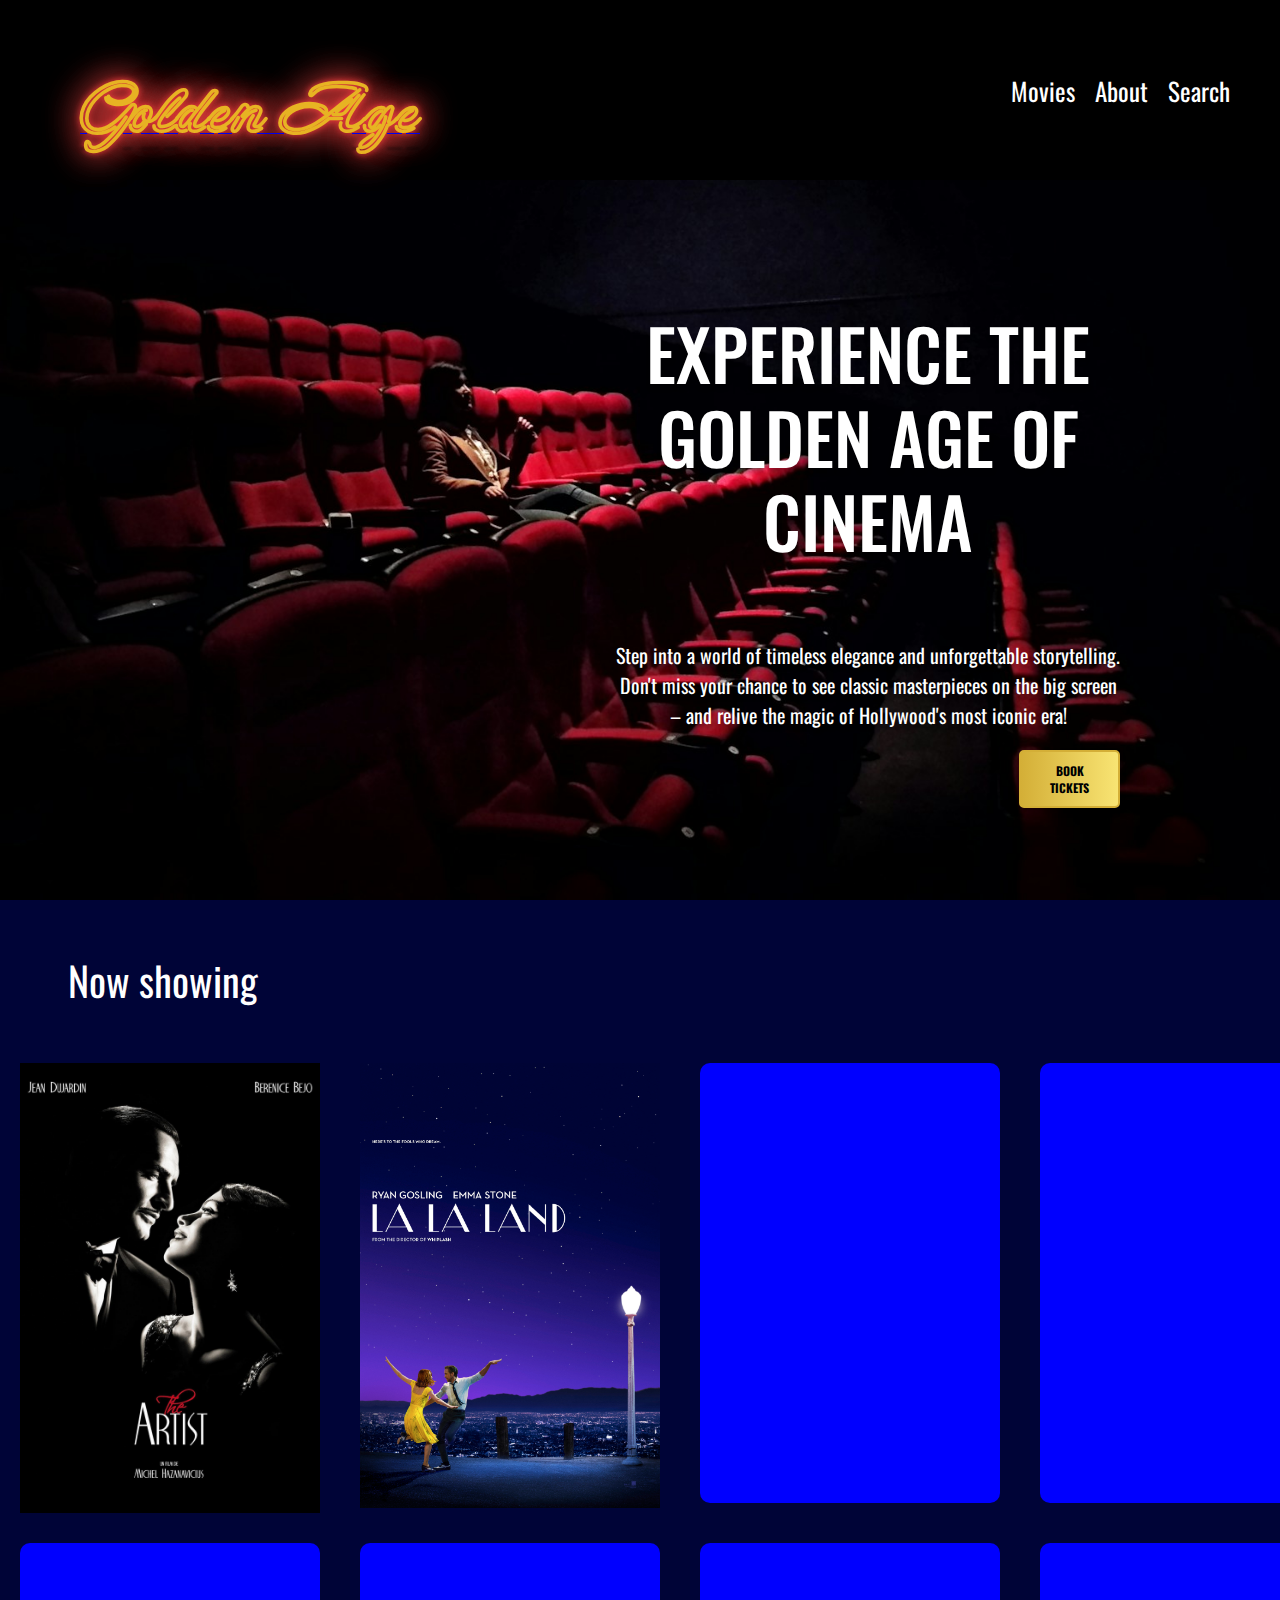
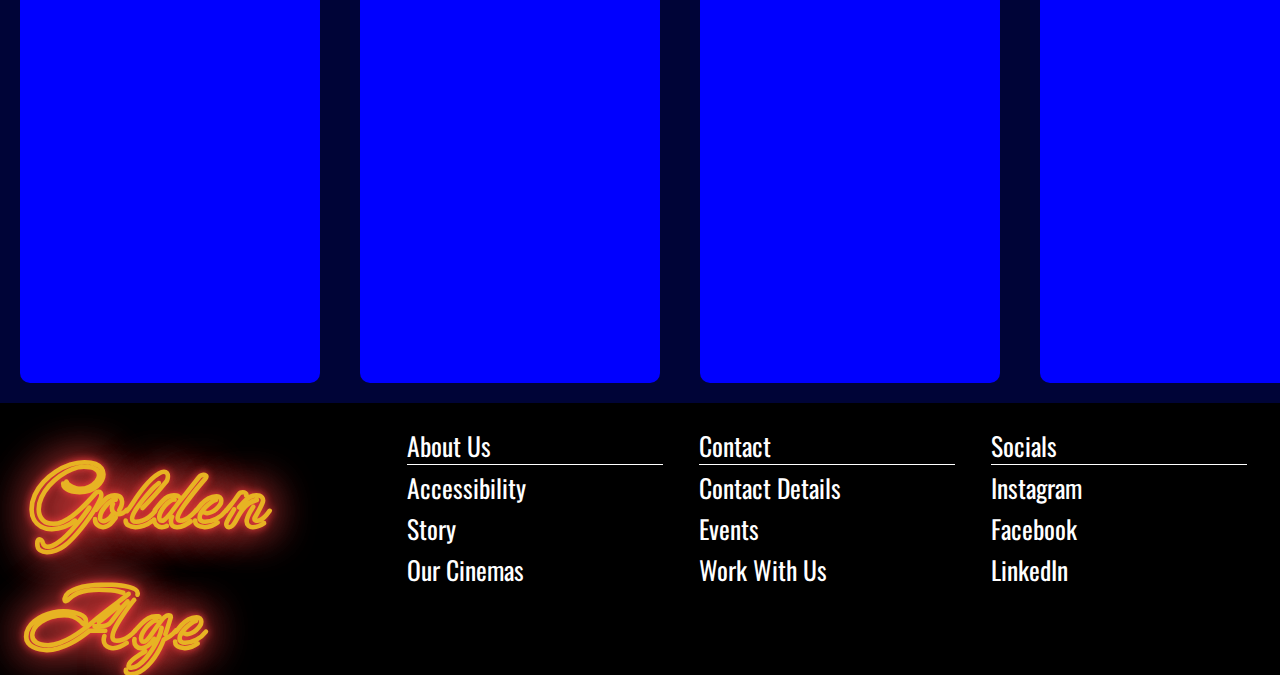
==== index.html @ c0fe492f "Added stylesheet for footer and moved code" ====
<!DOCTYPE html>
<html lang="en">
  <head>
    <meta charset="UTF-8" />
    <meta name="viewport" content="width=device-width, initial-scale=1.0" />
    <title>Golden Age</title>
    <link rel="stylesheet" href="style.css" />
    <link rel="stylesheet" href="design.css" />
    <link rel="stylesheet" href="footer.css" />

  </head>
  <body>
    <div class="curtain left"></div>
    <div class="curtain right"></div>
    <header>
      <div class="logo"><a href="/"><b>Golden Age</b></a></div>
      <nav>
        <a><p>Movies</p></a>
        <a><p>About</p></a>   
        <a><p>Search</p></a>
      </nav>
    </header>
    <div class="hero">
      <div class="hero-content">
      <h2>Experience the golden age of cinema</h2>
      <p>Step into a world of timeless elegance and unforgettable storytelling. Don't miss your chance to see classic masterpieces on the big screen – and relive the magic of Hollywood's most iconic era!</p>
      <button class="book-tickets">Book tickets</button>
    </div>
    </div>

    <main>
      <h2 class="movies-h2">Now showing</h2>
      <div class="movies">
        <a href="moviesite.html">
          <div class="movie"><img src="images/the_artist.jpg" alt="Bild på LaLa Land"></div>
        </a>

        <div class="movie"><img src="images/lalaland.jpg" alt="Beskrivning av bilden"></div>
        <div class="movie"></div>
        <div class="movie"></div>
        <div class="movie"></div>
        <div class="movie"></div>
        <div class="movie"></div>
        <div class="movie"></div>
      </div>
    </main>

    <footer>   
        <div class="logo-footer"><b>Golden Age</b></div>
        <nav class="foot-nav">
            <div class='footer-nav'>
                <ul>
                    <li><h2>About Us</h2></li>
                    <li><p>Accessibility</p></li>
                    <li><p>Story</p></li>
                    <li><p>Our Cinemas</p></li>
                    </ul>
            </div>
            <div class='footer-nav'>
                <ul>
                    <li><h2>Contact</h2></li>
                    <li><p>Contact Details</p></li>
                    <li><p>Events</p></li>
                    <li><p>Work With Us</p></li>
                </ul>
            </div>  
            <div class='footer-nav'>
                <ul>
                    <li><h2>Socials</h2></li>
                    <li><p>Instagram</p></li>
                    <li><p>Facebook</p></li>
                    <li><p>LinkedIn</p></li>
                </ul>
            </div> 
        </nav> 
        </div>
    </footer>

    <script src="script.js"></script>
  </body>
</html>
---- style.css ----
* {
  box-sizing: border-box;
}

html {
  font-size: 62.5%;
}

body {
  margin: 0;
  background-color: #000000;
}

h2 {
  font-size: 4rem;
  font-family: "Oswald", sans-serif;
  font-weight: 400;
  font-style: normal;
}

header {
  height: 20vh;
  background-color: #000000;
  display: flex;
  justify-content: space-between;
  box-shadow: 0 4px 6px rgba(0, 0, 0, 0.1);
margin: 0 3rem;
  align-items: center;
}

nav {
  margin: 4rem 2rem;
  display: flex;
  gap: 2rem;
}

nav p {
  font-size: 2.5rem;
  font-family: "Oswald", sans-serif;
  font-optical-sizing: auto;
  font-weight: 400;
  font-style: normal;
}

nav p:hover {
  text-decoration: underline;
}

p {
  color: white;
}

/* Logo */
.logo {
  margin-left: 1rem;
}

.logo b {
  font-family: "Neonderthaw";
  font-style: normal;
  font-size: 4rem; 
  color: #e7b323;
  text-shadow: 0 0 0.5em #ff4444, 0 0 0.5em #ff4444, 0 0 0.1em #ff4444,
    0 10px 2px #000;
}


/* Tablet */
@media only screen and (min-width: 750px) {
  .logo {
    margin-top: 2.5rem;
    margin-left: 4rem; 
  }

  .logo b {
    font-size: 6rem; 
    text-shadow: 0 0 0.5em #ff4444, 0 0 0.5em #ff4444, 0 0 0.1em #ff4444,
      0 12px 3px #000; 
  }
}

/* Desktop */
@media only screen and (min-width: 992px) {
  .logo {
    margin-top: 3rem;
    margin-left: 5rem;
  }

  .logo b {
    font-size: 7rem; 
    text-shadow: 0 0 0.5em #ff4444, 0 0 0.5em #ff4444, 0 0 0.1em #ff4444,
      0 15px 3px #000; 
  }
}

/* Curtains */
.curtain {
  position: fixed;
  top: 0;
  bottom: 0;
  width: 50vw;
  background-color: #000437;
  z-index: 10;
  background-image: repeating-linear-gradient(
    90deg,
    #000437,
    #000437 30px,
    #4a1f62,
    #4a1f62 40px
  );
  transition: transform 2.5s ease;
}

.curtain.left {
  left: 0;
  transform: translateX(0);
}

.curtain.right {
  right: 0;
  transform: translateX(0);
}

.curtain.open.left {
  transform: translateX(-100%);
}

.curtain.open.right {
  transform: translateX(100%);
}

/* Hero */
.hero {
  height: 60vh; 
  width: 100%;
  display: flex;
  justify-content: flex-end;
  align-items: center;
  text-align: center;
  color: white;
  background-image: url("images/hero-img.jpg");
  background-size: cover;
  background-position: center;
  background-repeat: no-repeat;
  background-attachment: fixed;
  padding: 1rem;
}

.hero-content {
  margin-left: auto;
  margin-bottom: 2rem; 
  align-items: center; 
  display: flex;
  flex-direction: column;
  width: 60%;
}

.hero h2 {
  color: #fff;
  text-shadow: 0px 4px 4px rgba(0, 0, 0, 0.25);
  font-family: "Oswald", sans-serif;
  font-style: normal;
  font-weight: 500;
  text-transform: uppercase;
  font-size: 4rem;
  line-height: 1.2; 
}

.hero p {
  font-size: 1.6rem; 
  color: #fff;
  text-shadow: 0px 4px 4px rgba(0, 0, 0, 0.25);
  font-family: "Oswald", sans-serif;
  font-style: normal;
  font-weight: 400;
  line-height: normal;
}

.book-tickets {
  background: linear-gradient(90deg, #d4af37, #f8e473);
  color: #000;
  font-family: "Oswald", sans-serif;
  font-size: 1.2rem;
  font-weight: bold;
  width: 40%;
  padding: 10px 20px;
  border: 2px solid #d4af37;
  border-radius: 5px;
  cursor: pointer;
  text-transform: uppercase;
  transition: all 0.3s ease-in-out;
  box-shadow: 0 4px 6px rgba(0, 0, 0, 0.2);
}

.book-tickets:hover {
  background: linear-gradient(90deg, #f8e473, #d4af37);
  color: #fff;
  transform: translateY(-2px);
  box-shadow: 0 6px 8px rgba(0, 0, 0, 0.3);
}

.book-tickets:active {
  transform: translateY(0);
  box-shadow: 0 4px 6px rgba(0, 0, 0, 0.2);
}

/* Tablet */
@media only screen and (min-width: 750px) {
  .hero {
    height: 70vh; 
  }

  .hero-content {
    width: 60%; 
    margin-right: 10rem; 
  }

  .hero h2 {
    font-size: 5rem; 
  }

  .hero p {
    font-size: 1.8rem; 
  }

  .book-tickets {
    margin-left: auto;
    width: 20%;
  }
}

/* Desktop */
@media only screen and (min-width: 992px) {
  .hero {
    height: 80vh; 
  }

  .hero-content {
    width: 40%; 
    margin-right: 15rem;
  }

  .hero h2 {
    font-size: 7rem; 
  }

  .hero p {
    font-size: 2rem; 
  }

  .book-tickets {
    margin-left: auto;
    width: 20%;
  }
}


/* Main */

main {
  background-color: var(--dark-purple);
  width: 100%;
}
.movies-h2 {
  margin-top: 0;
  padding-top: 5rem;
  margin-left: 6.8rem;
  color: var(--white);
}

.movies {
  display: grid;
  grid-template-columns: 1fr;
  justify-items: center;
}

/* Tablet */
@media only screen and (min-width: 750px) {
  .movies {
    display: grid;
    grid-template-columns: repeat(2, 1fr);
    justify-items: center;
  }
}

/* Desktop */
@media only screen and (min-width: 992px) {
  .movies {
    display: grid;
    grid-template-columns: repeat(4, 1fr);
    justify-items: center;
  }
}

.movie {
  background-color: blue;
  width: 30rem;
  height: 44rem;
  margin: 2rem;
  border-radius: 10px;
}

img {
  width: 100%;
  height: auto;
}

img:hover {
  box-shadow: 10px 10px 20px rgba(0, 0, 0, 0.8);
  transform: translate(0, -5px);
}
---- design.css ----
@import url("https://fonts.googleapis.com/css2?family=Neonderthaw&family=Noto+Serif:ital,wght@0,100..900;1,100..900&display=swap");
@import url("https://fonts.googleapis.com/css2?family=Merriweather:ital,wght@0,300;0,400;0,700;0,900;1,300;1,400;1,700;1,900&family=Neonderthaw&family=Noto+Serif:ital,wght@0,100..900;1,100..900&display=swap");
@import url("https://fonts.googleapis.com/css2?family=Oswald:wght@200..700&display=swap");
@import url("https://fonts.googleapis.com/css2?family=Libre+Baskerville:ital,wght@0,400;0,700;1,400&display=swap");

:root {
  --black: #000000;
  --dark-purple: #000437;
  --medium-purple: #1B1468;
  --light-purple: #4D2BAF;
  --gold: #E7B323;
  --white: #FFFFFF;
}

/* Fonts */
.neonderthaw-regular {
  font-family: "Neonderthaw", serif;
  font-weight: 400;
  font-style: normal;
}

.merriweather-light {
  font-family: "Merriweather", serif;
  font-weight: 300;
  font-style: normal;
}

.merriweather-regular {
  font-family: "Merriweather", serif;
  font-weight: 400;
  font-style: normal;
}

.merriweather-bold {
  font-family: "Merriweather", serif;
  font-weight: 700;
  font-style: normal;
}

.merriweather-black {
  font-family: "Merriweather", serif;
  font-weight: 900;
  font-style: normal;
}

.merriweather-light-italic {
  font-family: "Merriweather", serif;
  font-weight: 300;
  font-style: italic;
}

.merriweather-regular-italic {
  font-family: "Merriweather", serif;
  font-weight: 400;
  font-style: italic;
}

.merriweather-bold-italic {
  font-family: "Merriweather", serif;
  font-weight: 700;
  font-style: italic;
}

.merriweather-black-italic {
  font-family: "Merriweather", serif;
  font-weight: 900;
  font-style: italic;
}

.oswald {
  font-family: "Oswald", sans-serif;
  font-optical-sizing: auto;
  font-weight: 400;
  font-style: normal;
}

.libre-baskerville-regular {
  font-family: "Libre Baskerville", serif;
  font-weight: 400;
  font-style: normal;
}

.libre-baskerville-bold {
  font-family: "Libre Baskerville", serif;
  font-weight: 700;
  font-style: normal;
}

.libre-baskerville-regular-italic {
  font-family: "Libre Baskerville", serif;
  font-weight: 400;
  font-style: italic;
}
---- footer.css ----
/* Footer */
footer {
    height: auto;
    background-color: #000000;
    display: flex;
    flex-direction: column;
    align-items: flex-start;
  }
  
  .foot-nav {
    gap: 3rem;
    padding: 0;
    margin: 2rem 3rem 3rem 3rem;
  }
  
  .footer-nav ul {
    list-style-type: none;
    padding: 0;
    margin: 0;
  }
  
  .footer-nav li {
    color: white;
    font-family: "Oswald", sans-serif;
    font-weight: 200;
    margin-bottom: 0;
    list-style-type: none;
  }
  
  .footer-nav p {
    padding: 0rem;
    margin: 0.3rem;
    font-size: clamp(3vw, 1.5vw, 6vw);
  }
  
  .footer-nav h2 {
    font-family: "Oswald", sans-serif;
    font-size: clamp(4vw, 1.5vw, 10vw);
    margin: 0.3rem;
    border-bottom: 0.5px solid;
    width: 20vw;
  }
  
  .logo-footer {
    margin-top: 3rem;
    margin-left: 3rem;
  }
  
  .logo-footer b {
    font-family: "Neonderthaw";
    font-style: normal;
    font-size: clamp(6vw, 2vw, 10vw);
    color: #e7b323;
    text-shadow: 0 0 0.5em #ff4444, 0 0 0.5em #ff4444, 0 0 0.1em #ff4444,
      0 15px 3px #000;
  }
  
  /* Footer Tablet */
  @media only screen and (min-width: 750px) {
    .footer-nav h2 {
      font-size: clamp(4vw, 1.5vw, 10vw);
      margin: 0.3rem;
      border-bottom: 1px solid;
    }
  
    .footer-nav p {
      padding: 0rem;
      margin: 0.3rem;
      font-size: clamp(3vw, 1.5vw, 20rem);
    }
  
    .logo-footer b {
      font-size: clamp(7vw, 1.5vw, 10vw);
      text-shadow: 0 0 0.5em #ff4444, 0 0 0.5em #ff4444, 0 0 0.1em #ff4444,
        0 15px 3px #000;
    }
  }
  
  /* Desktop Footer */
  @media only screen and (min-width: 992px) {
    footer {
      flex-direction: row;
      align-items: flex-start;
      justify-content: space-around;
    }
  
    .footer-nav h2 {
      font-size: clamp(2vw, 1.5vw, 10vw);
      margin: 0.3rem;
      border-bottom: 1.5px solid;
    }
  
    .footer-nav p {
      padding: 0rem;
      margin: 0.3rem;
      font-size: clamp(2vw, 1.5vw, 20rem);
    }
  }
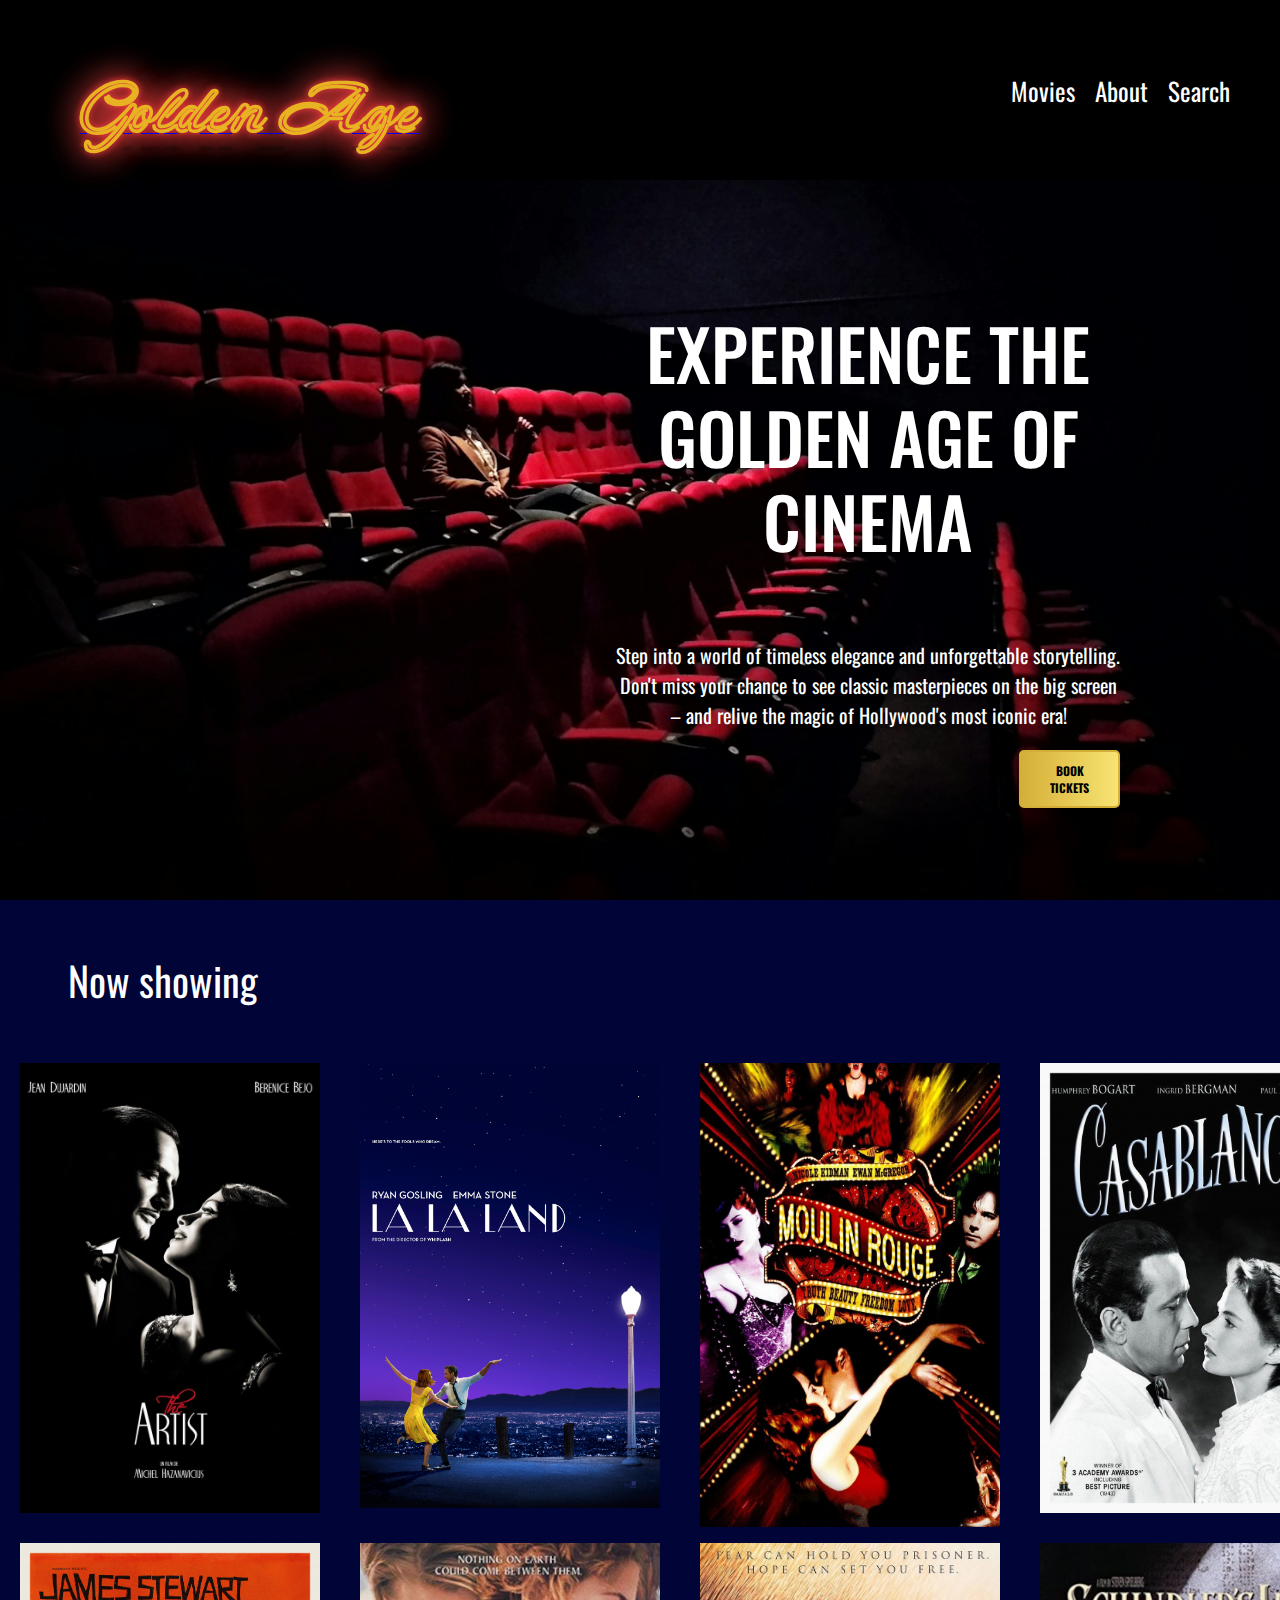
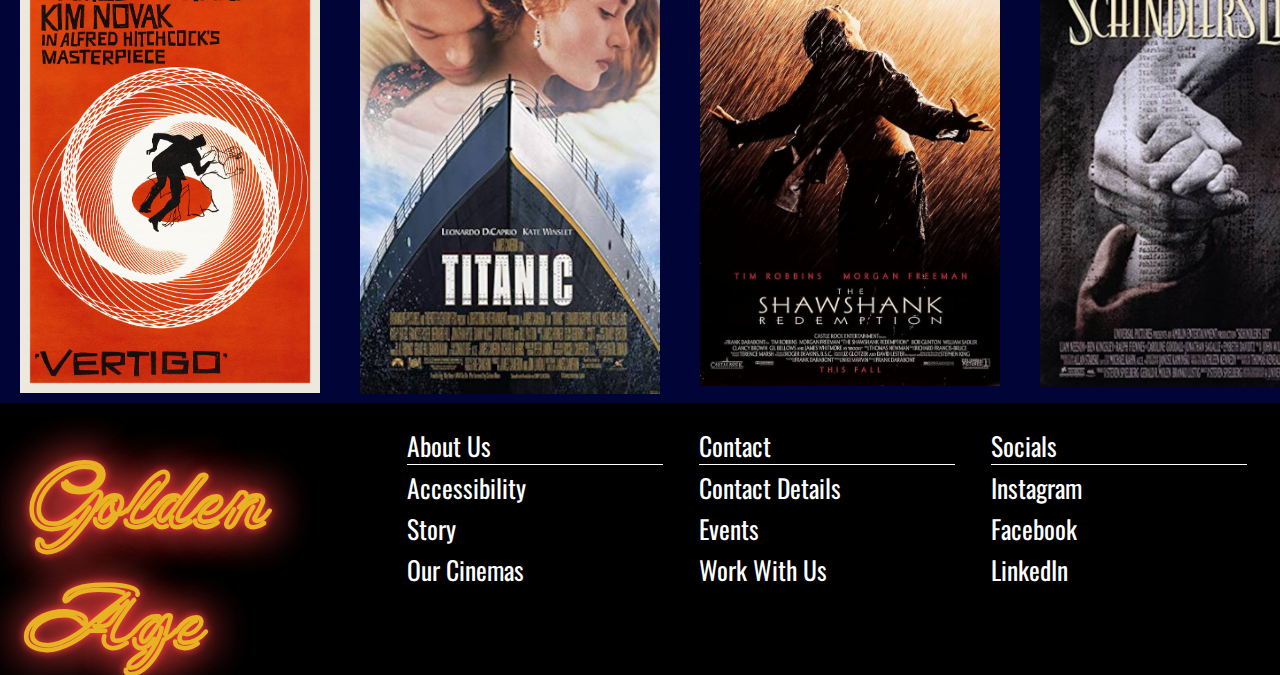
==== commit 8bcb1a3c: "Added images for movies" ====
--- a/index.html
+++ b/index.html
@@ -36,12 +36,13 @@
         </a>
 
         <div class="movie"><img src="images/lalaland.jpg" alt="Beskrivning av bilden"></div>
-        <div class="movie"></div>
-        <div class="movie"></div>
-        <div class="movie"></div>
-        <div class="movie"></div>
-        <div class="movie"></div>
-        <div class="movie"></div>
+        <div class="movie"><img src="images/moulinrouge.jpg" alt="Beskrivning av bilden"></div>
+        <div class="movie"><img src="images/casablanca.jpg" alt="Beskrivning av bilden"></div>
+        <div class="movie"><img src="images/vertigo.jpg" alt="" ></div>
+        <div class="movie"><img src="images/titanic.jpg" alt="Beskrivning av bilden"></div>
+        <div class="movie"><img src="images/shawshank.jpg" alt="Beskrivning av bilden"></div>
+        <div class="movie"><img src="images/schindlers_list.jpg" alt="Beskrivning av bilden"></div>
+        
       </div>
     </main>
 
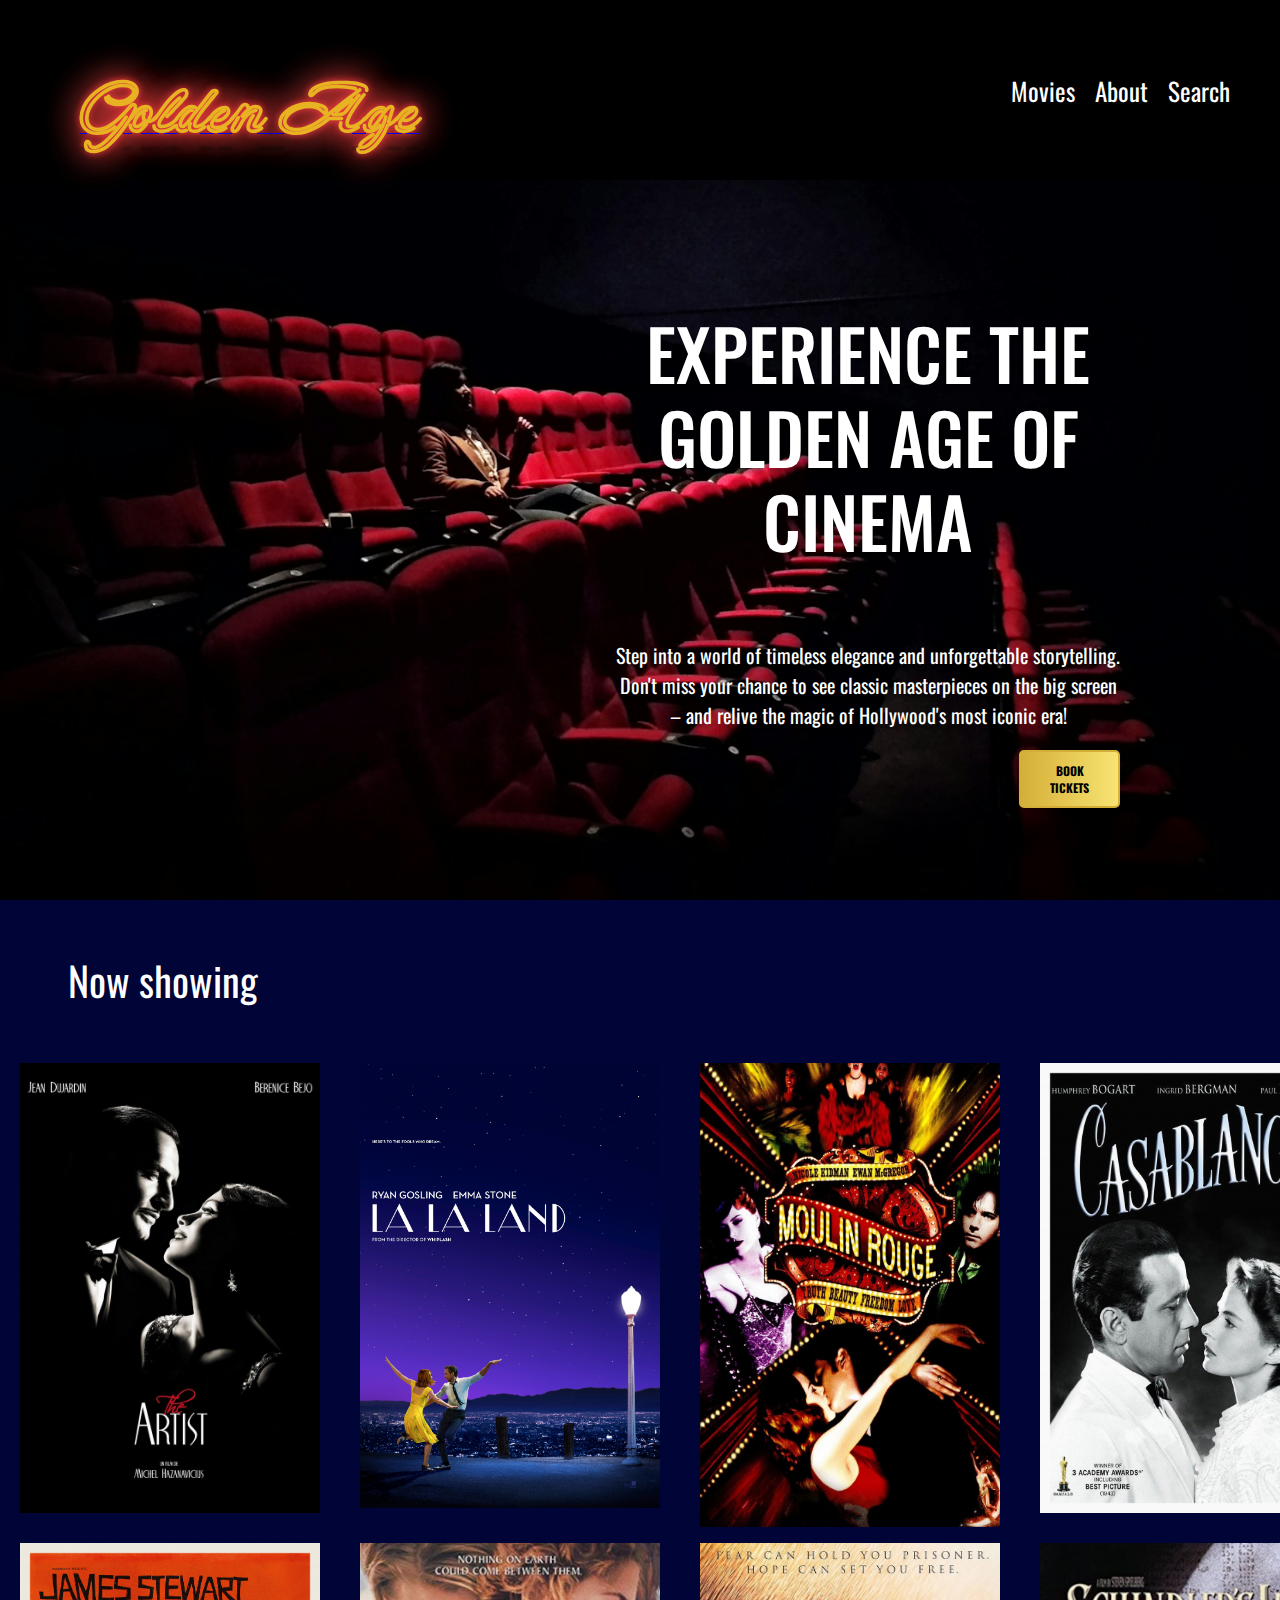
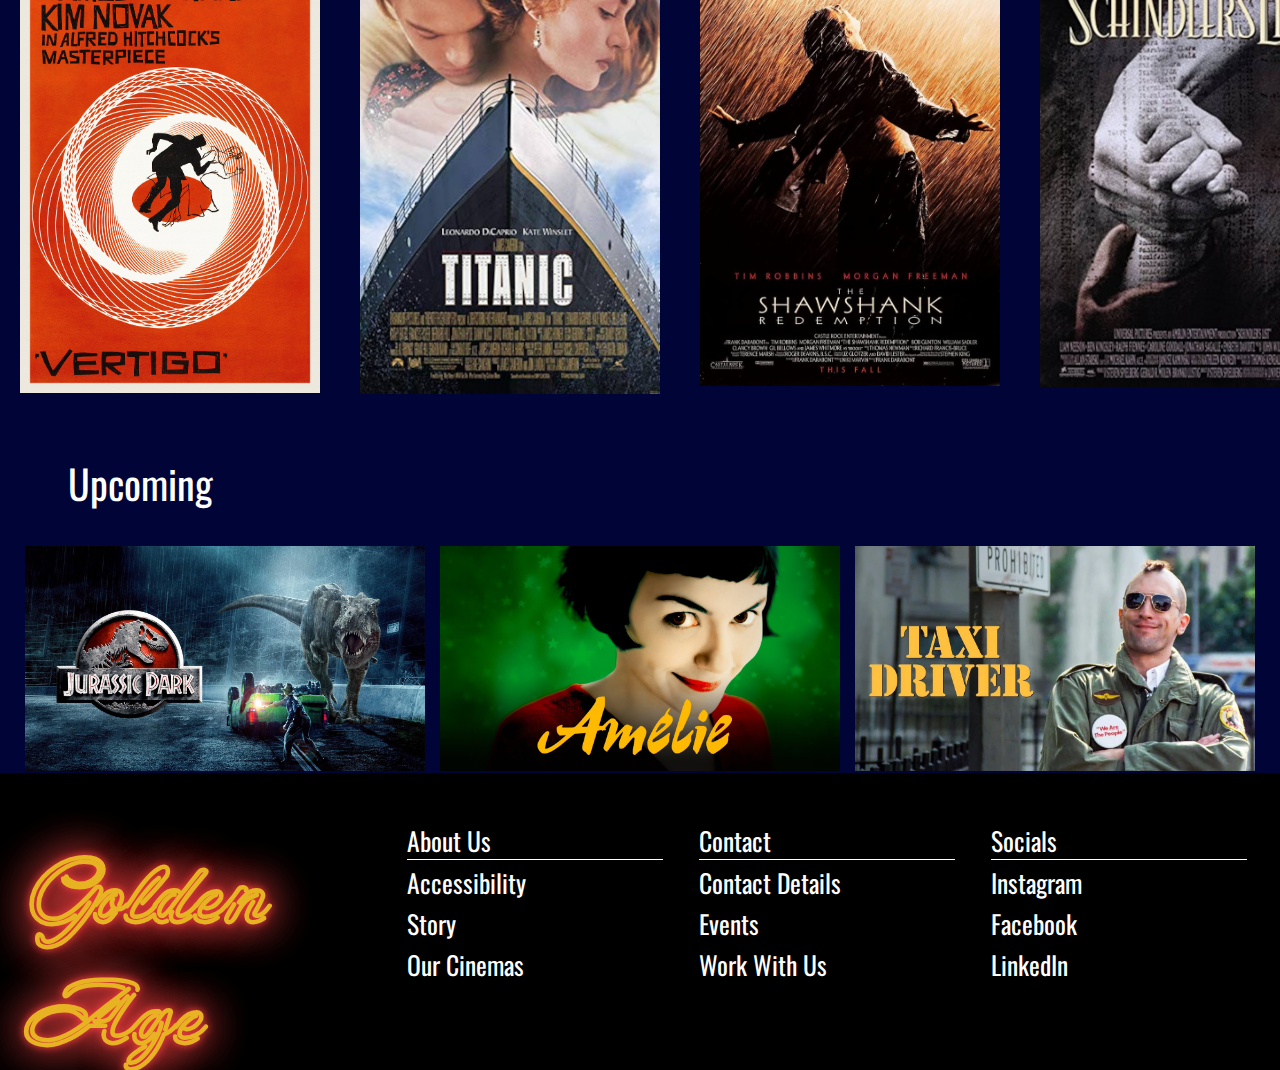
==== commit df39f2c6: "Added upcoming movies" ====
--- a/index.html
+++ b/index.html
@@ -44,6 +44,13 @@
         <div class="movie"><img src="images/schindlers_list.jpg" alt="Beskrivning av bilden"></div>
         
       </div>
+
+      <h2 class="upcoming-movies-h2">Upcoming</h2>
+      <div class="upcoming-movies">
+        <div class="upcoming-movie"><img src="images/jurassic-park.jpg" alt="Beskrivning av bilden"></div>
+        <div class="upcoming-movie"><img src="images/amelie.jpg" alt="Beskrivning av bilden"></div>
+        <div class="upcoming-movie"><img src="images/taxi-driver.webp" alt="Beskrivning av bilden"></div>
+      </div>
     </main>
 
     <footer>   
--- a/style.css
+++ b/style.css
@@ -310,3 +310,35 @@
   transform: translate(0, -5px);
 }
 
+.upcoming-movies {
+  display: grid;
+  grid-template-columns: 1fr;
+  justify-items: center;
+margin: 2.5rem;
+gap: 1.5rem;
+}
+
+.upcoming-movies-h2 {
+  margin-top: 0;
+  padding-top: 5rem;
+  margin-left: 6.8rem;
+  color: var(--white);
+}
+
+/* Tablet */
+@media only screen and (min-width: 750px) {
+  .upcoming-movies {
+    display: grid;
+    grid-template-columns: 1fr;
+    justify-items: center;
+  }
+}
+
+/* Desktop */
+@media only screen and (min-width: 992px) {
+  .upcoming-movies {
+    display: grid;
+    grid-template-columns: repeat(3, 1fr);
+    justify-items: center;
+  }
+}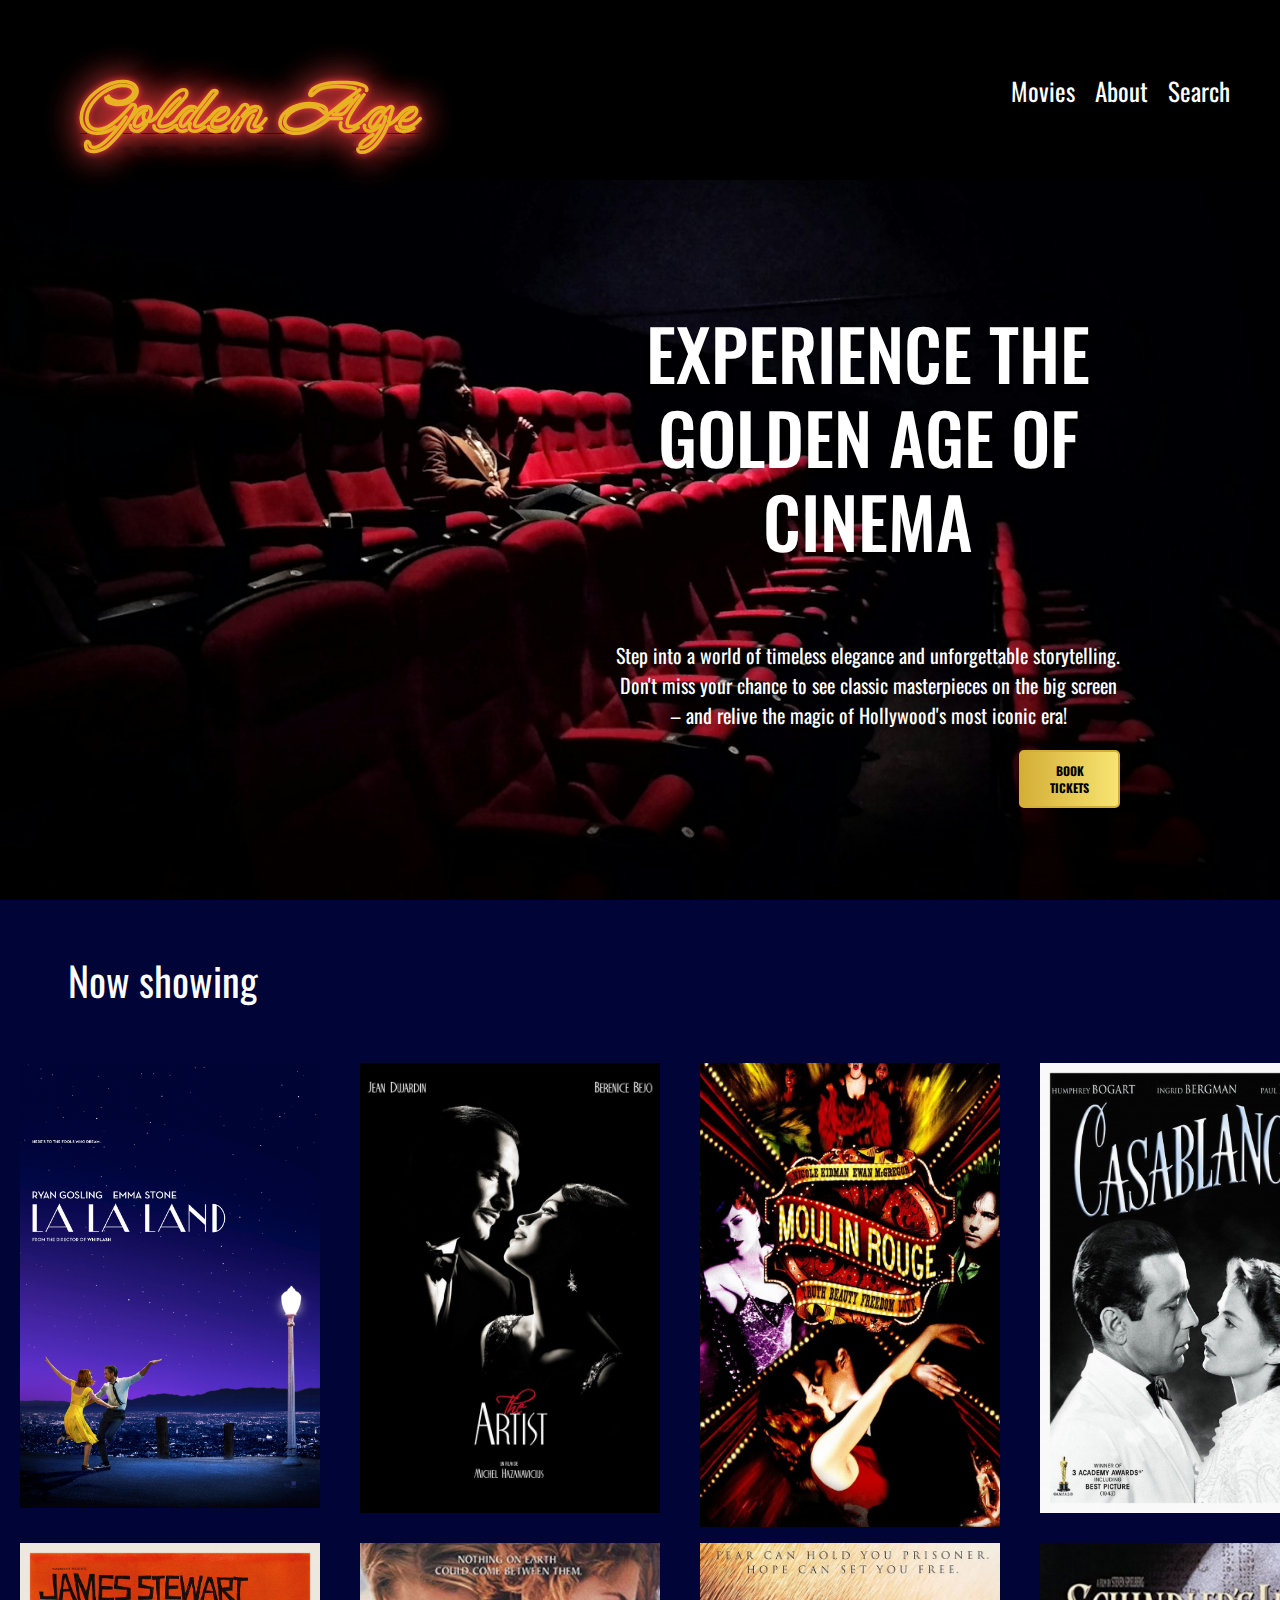
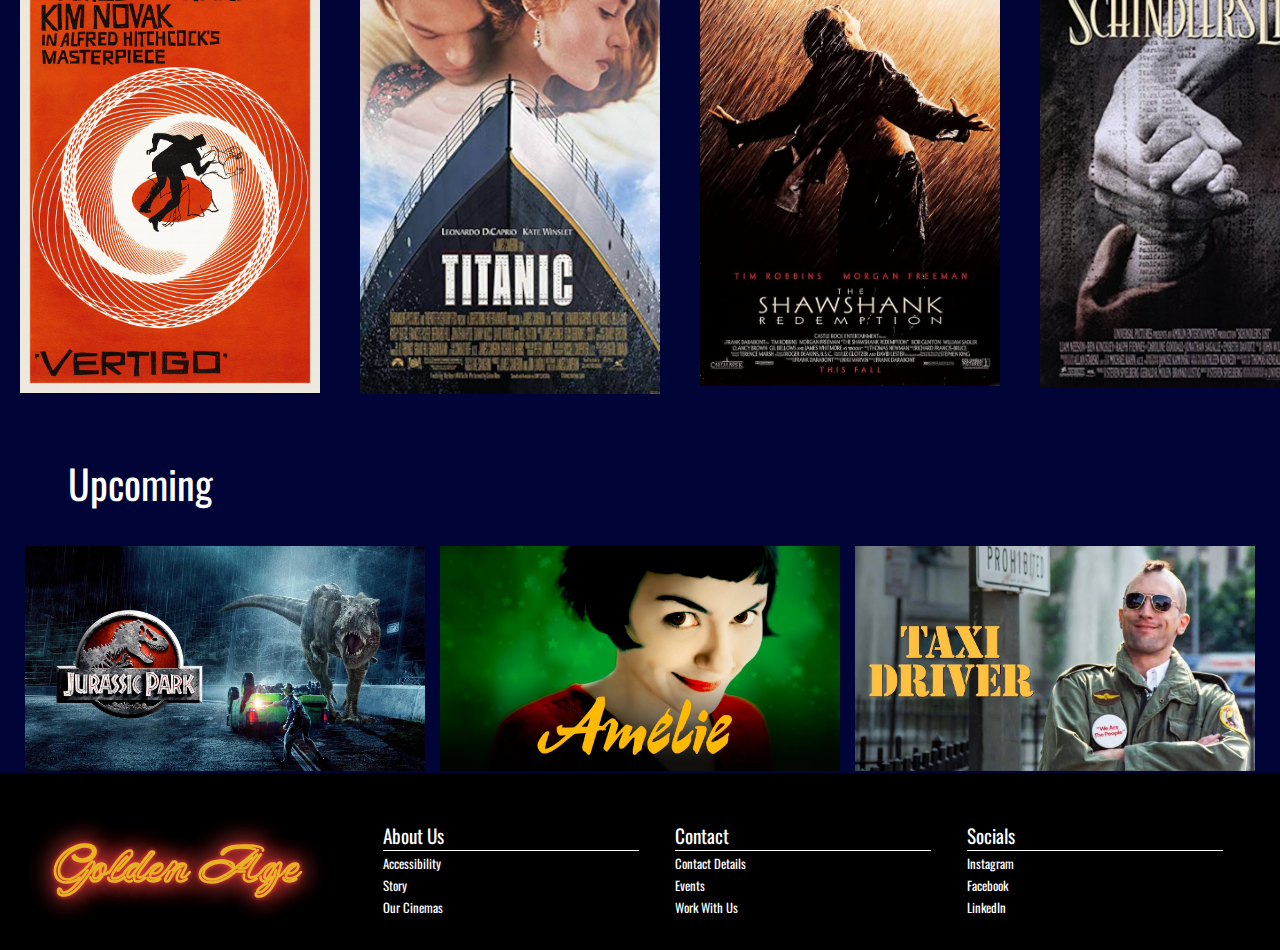
==== commit d47ea3de: "Fixed lalaland img in wrong place" ====
--- a/index.html
+++ b/index.html
@@ -32,10 +32,10 @@
       <h2 class="movies-h2">Now showing</h2>
       <div class="movies">
         <a href="moviesite.html">
-          <div class="movie"><img src="images/the_artist.jpg" alt="Bild på LaLa Land"></div>
+          <div class="movie"><img src="images/lalaland.jpg" alt="Bild på LaLa Land"></div>
         </a>
 
-        <div class="movie"><img src="images/lalaland.jpg" alt="Beskrivning av bilden"></div>
+        <div class="movie"><img src="images/the_artist.jpg" alt="Beskrivning av bilden"></div>
         <div class="movie"><img src="images/moulinrouge.jpg" alt="Beskrivning av bilden"></div>
         <div class="movie"><img src="images/casablanca.jpg" alt="Beskrivning av bilden"></div>
         <div class="movie"><img src="images/vertigo.jpg" alt="" ></div>
--- a/style.css
+++ b/style.css
@@ -131,7 +131,6 @@
 
 /* Hero */
 .hero {
-  height: 60vh; 
   width: 100%;
   display: flex;
   justify-content: flex-end;
--- a/footer.css
+++ b/footer.css
@@ -83,9 +83,13 @@
       align-items: flex-start;
       justify-content: space-around;
     }
+
+    .logo-footer b {
+      font-size: clamp(4vw, 1.5vw, 10vw);
+    }
   
     .footer-nav h2 {
-      font-size: clamp(2vw, 1.5vw, 10vw);
+      font-size: clamp(1vw, 1.5vw, 10vw);
       margin: 0.3rem;
       border-bottom: 1.5px solid;
     }
@@ -93,7 +97,8 @@
     .footer-nav p {
       padding: 0rem;
       margin: 0.3rem;
-      font-size: clamp(2vw, 1.5vw, 20rem);
+      font-size: clamp(1vw, 1vw, 20rem);
     }
+
   }
   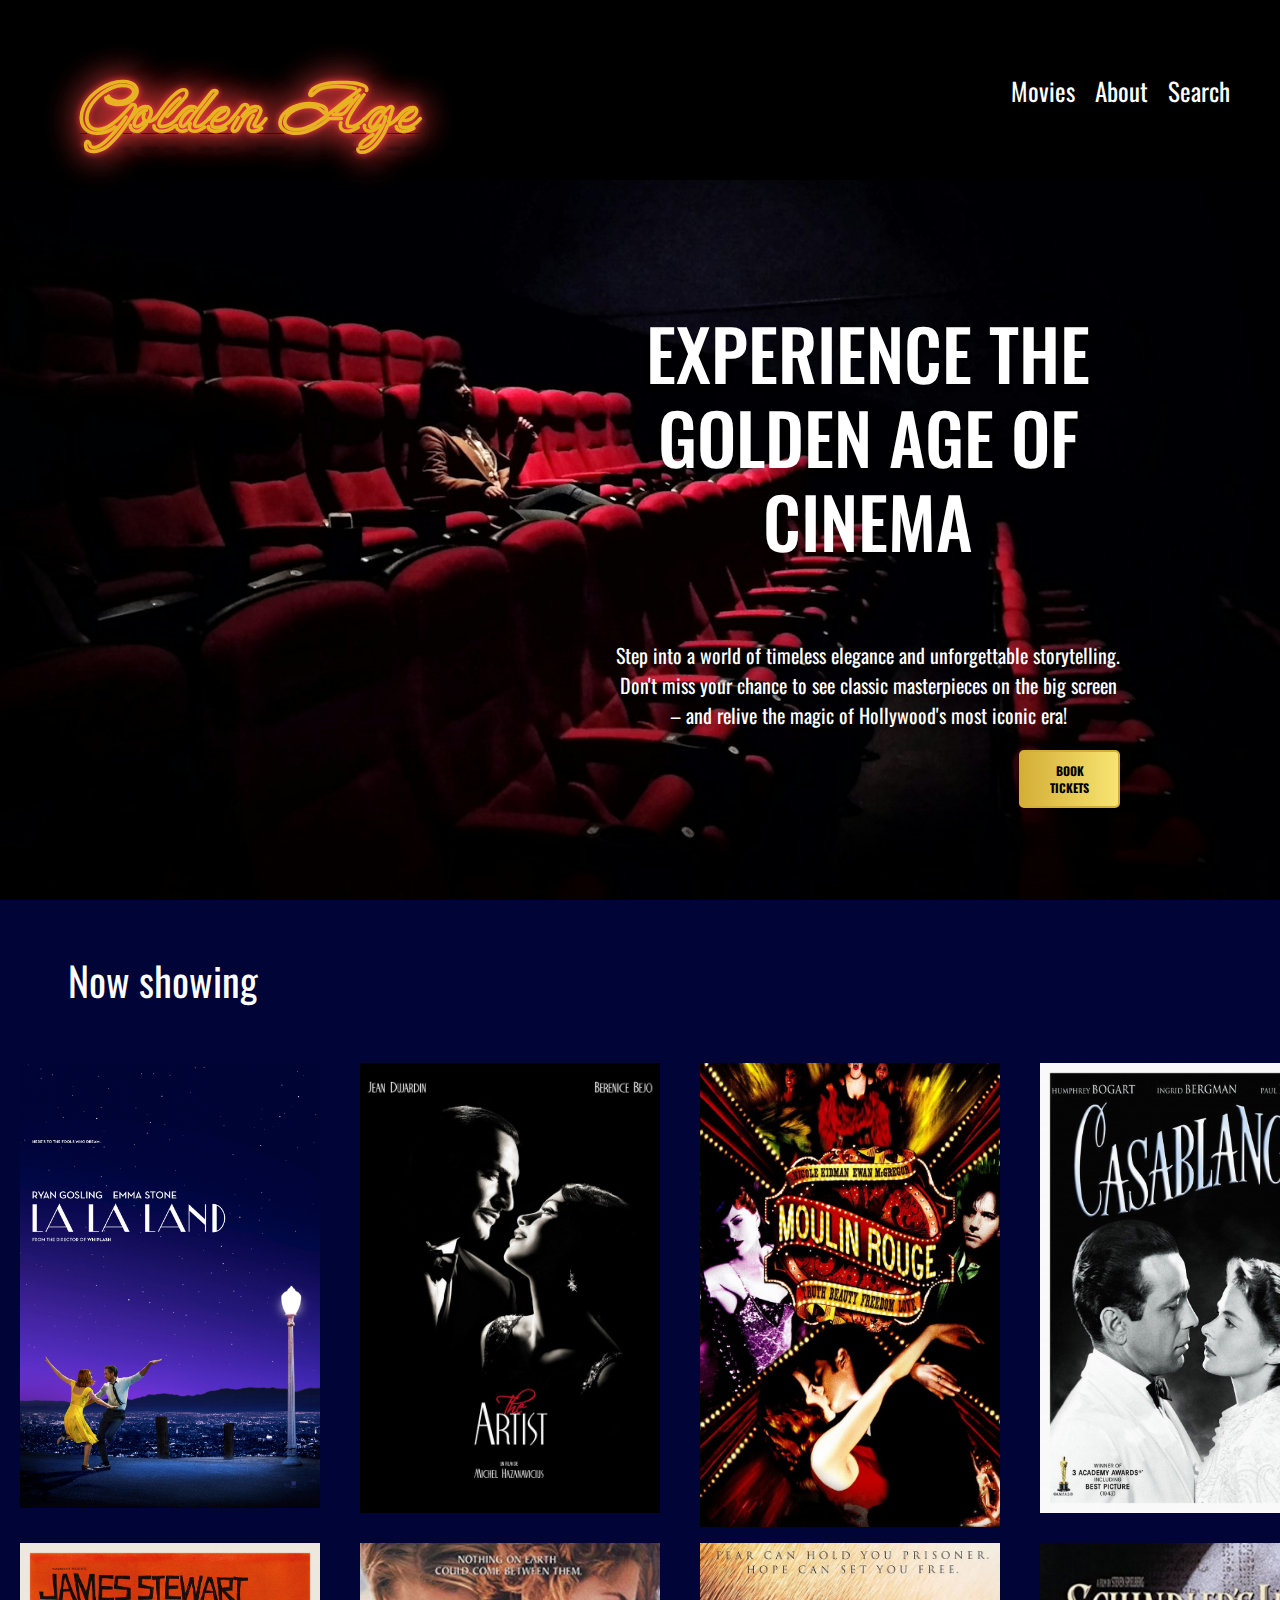
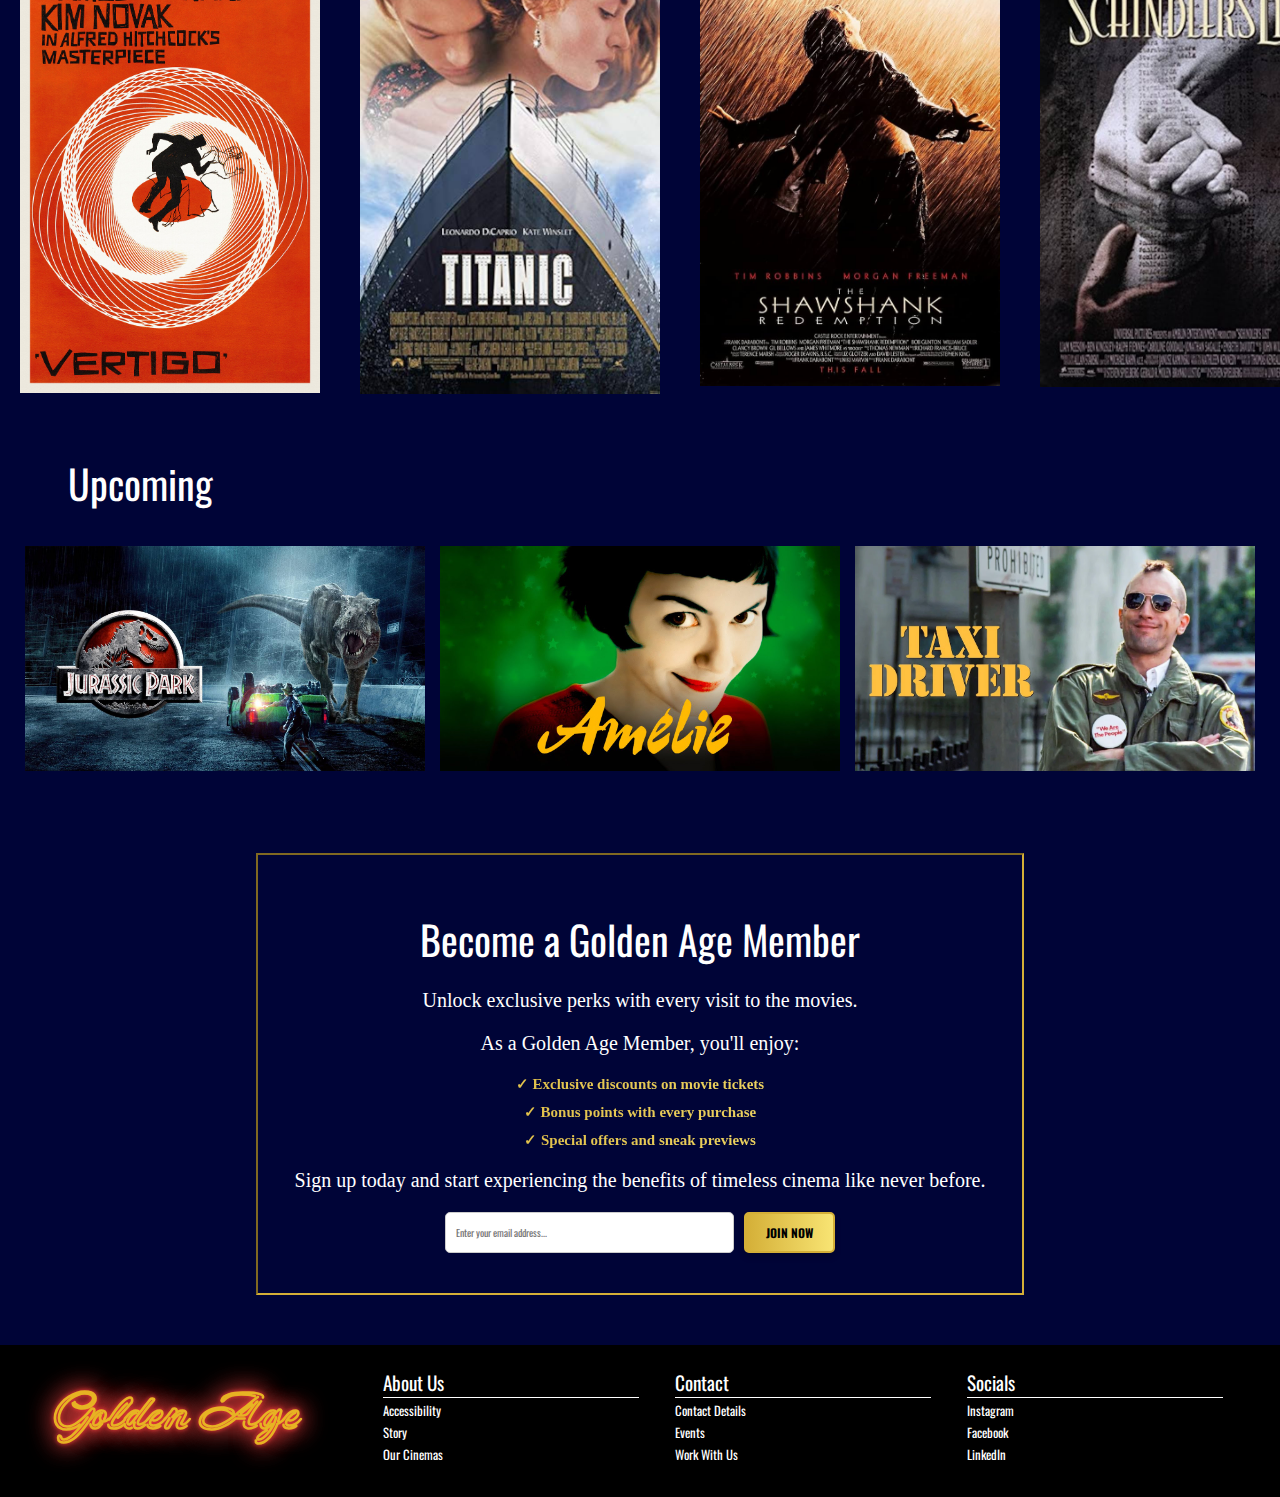
==== commit 29dfaf43: "Added newsletter signup section" ====
--- a/index.html
+++ b/index.html
@@ -7,6 +7,7 @@
     <link rel="stylesheet" href="style.css" />
     <link rel="stylesheet" href="design.css" />
     <link rel="stylesheet" href="footer.css" />
+    <link rel="icon" type="image/x-icon" href="/favicon/favicon.ico">
 
   </head>
   <body>
@@ -51,7 +52,33 @@
         <div class="upcoming-movie"><img src="images/amelie.jpg" alt="Beskrivning av bilden"></div>
         <div class="upcoming-movie"><img src="images/taxi-driver.webp" alt="Beskrivning av bilden"></div>
       </div>
-    </main>
+
+      <section class="newsletter-signup">
+        <div class="newsletter-content">
+          <h2>Become a Golden Age Member</h2>
+          <p>
+            Unlock exclusive perks with every visit to the movies.</p> 
+            <p>As a Golden Age Member, you'll enjoy:</p>
+          </p>
+          <ul>
+            <li> Exclusive discounts on movie tickets</li>
+            <li> Bonus points with every purchase</li>
+            <li> Special offers and sneak previews</li>
+          </ul>
+          <p>
+            Sign up today and start experiencing the benefits of timeless cinema like never before.
+          </p>
+          <form action="subscribe.php" method="POST" class="newsletter-form">
+            <input
+              type="email"
+              name="email"
+              placeholder="Enter your email address..."
+              required
+            />
+            <button type="submit" class="signup-button">Join Now</button>
+          </form>
+        </div>
+      </section>
 
     <footer>   
         <div class="logo-footer"><b>Golden Age</b></div>
--- a/style.css
+++ b/style.css
@@ -340,4 +340,88 @@
     grid-template-columns: repeat(3, 1fr);
     justify-items: center;
   }
+}
+
+/* Newsletter */
+.newsletter-signup {
+  width: 60%;
+  padding: 2rem;
+  text-align: center;
+  margin: auto;
+  margin-top: 8rem;
+  margin-bottom: 5rem;
+  border: 2px inset #d4af37; 
+}
+
+.newsletter-content h2 {
+  font-family: "Oswald", sans-serif;
+  font-size: 4rem;
+  color: #fff;
+  margin-bottom: 2rem;
+}
+
+.newsletter-content p {
+  font-size: 2rem;
+  color: #fff;
+}
+
+.newsletter-content ul {
+  list-style: inside;
+  padding: 0;
+  margin: 20px 0;
+}
+
+.newsletter-content ul li {
+  font-size: 1.5rem;
+  font-weight: bold;
+  color: #d4af37; 
+  margin-bottom: 10px;
+  background: linear-gradient(90deg, #d4af37, #f8e473);
+  background-clip: text;
+  -webkit-text-fill-color: transparent; 
+}
+
+.newsletter-content ul li::marker {
+  content: '✓';
+}
+
+.newsletter-form {
+  margin-top: 2rem;
+  margin-bottom: 2rem;
+  display: flex;
+  flex-direction: row;
+  justify-content: center;
+  gap: 1rem;
+}
+
+.newsletter-form input[type="email"] {
+  width: 40%;
+  max-width: 400px;
+  padding: 1rem;
+  font-size: 1rem;
+  font-family: "Oswald", sans-serif;
+  border: 1px solid #ccc;
+  border-radius: 5px;
+}
+
+.newsletter-form .signup-button {
+  background: linear-gradient(90deg, #d4af37, #f8e473);
+  color: #000;
+  font-family: "Oswald", sans-serif;
+  font-size: 1.2rem;
+  font-weight: bold;
+  padding: 1rem 2rem;
+  border: 2px solid #d4af37;
+  border-radius: 5px;
+  cursor: pointer;
+  text-transform: uppercase;
+  transition: all 0.3s ease-in-out;
+  box-shadow: 0 4px 6px rgba(0, 0, 0, 0.2);
+}
+
+.newsletter-form .signup-button:hover {
+  background: linear-gradient(90deg, #f8e473, #d4af37);
+  color: #fff;
+  transform: translateY(-2px);
+  box-shadow: 0 6px 8px rgba(0, 0, 0, 0.3);
 }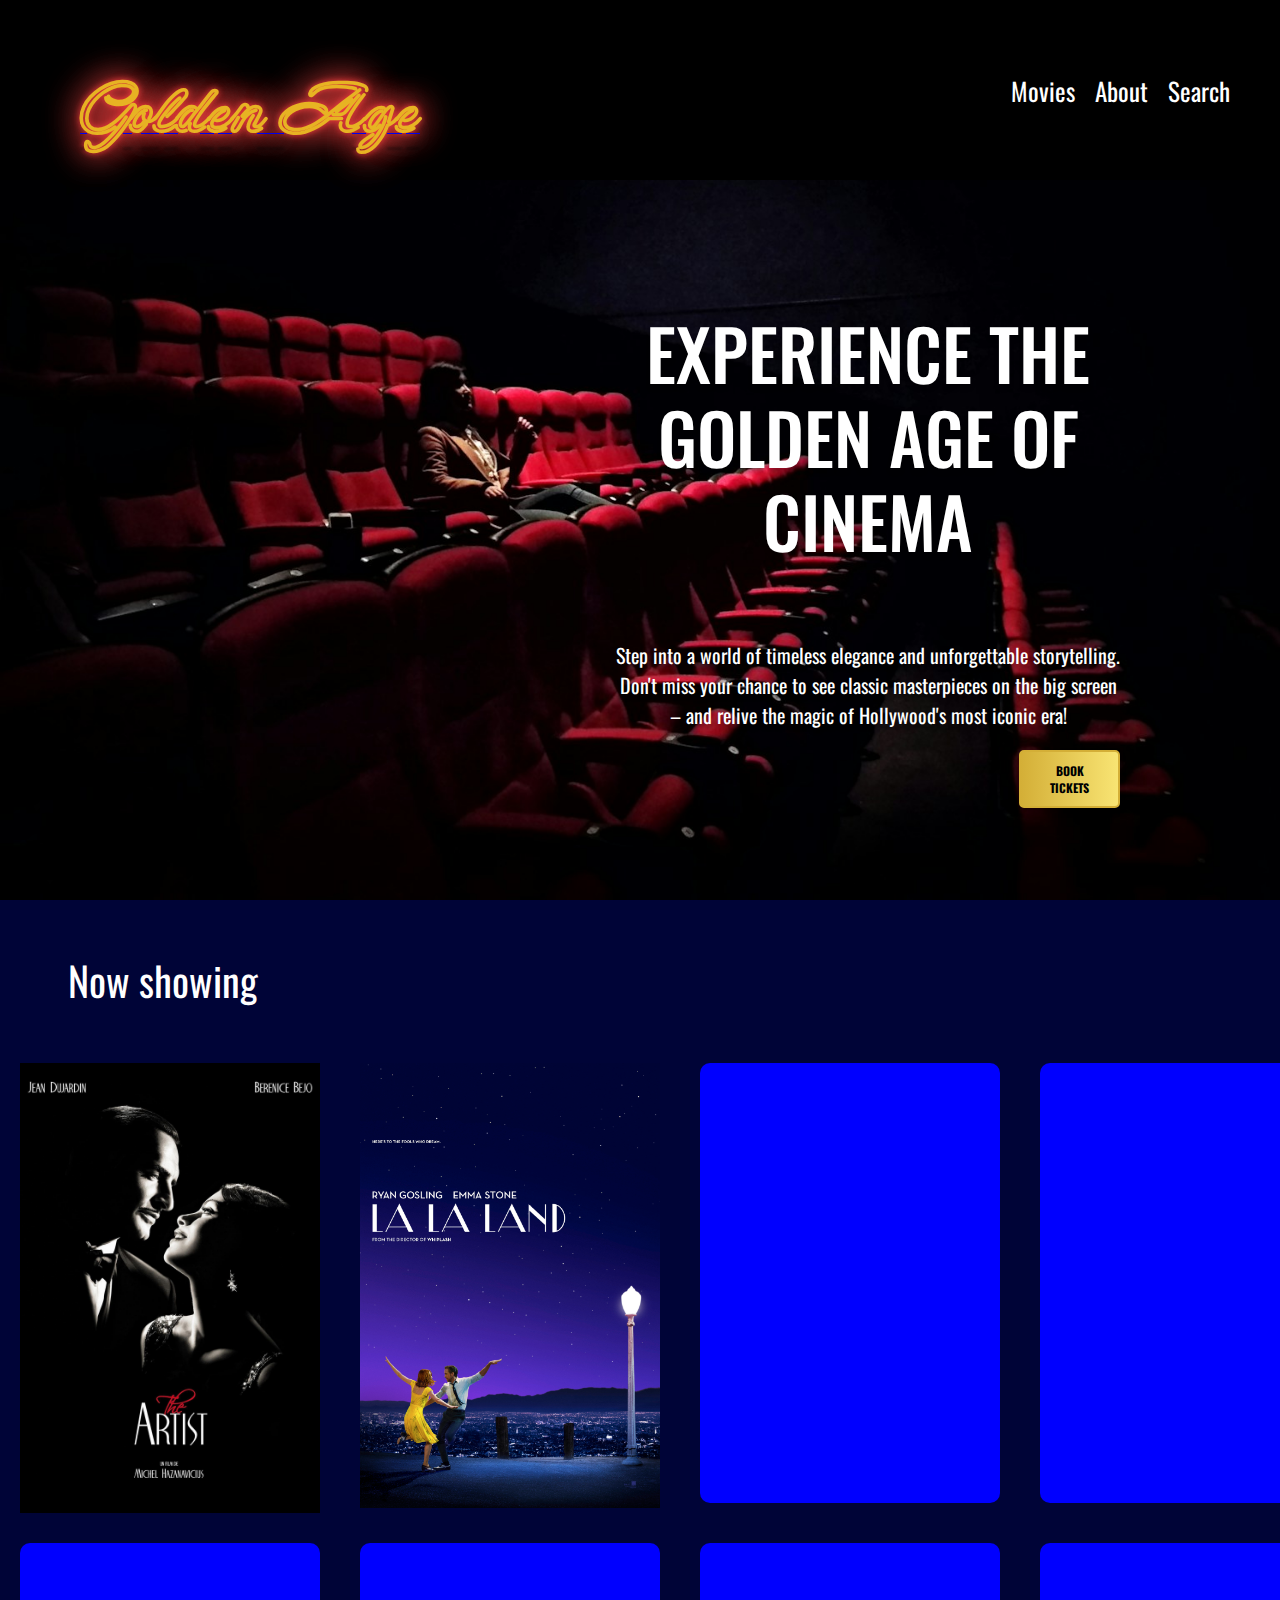
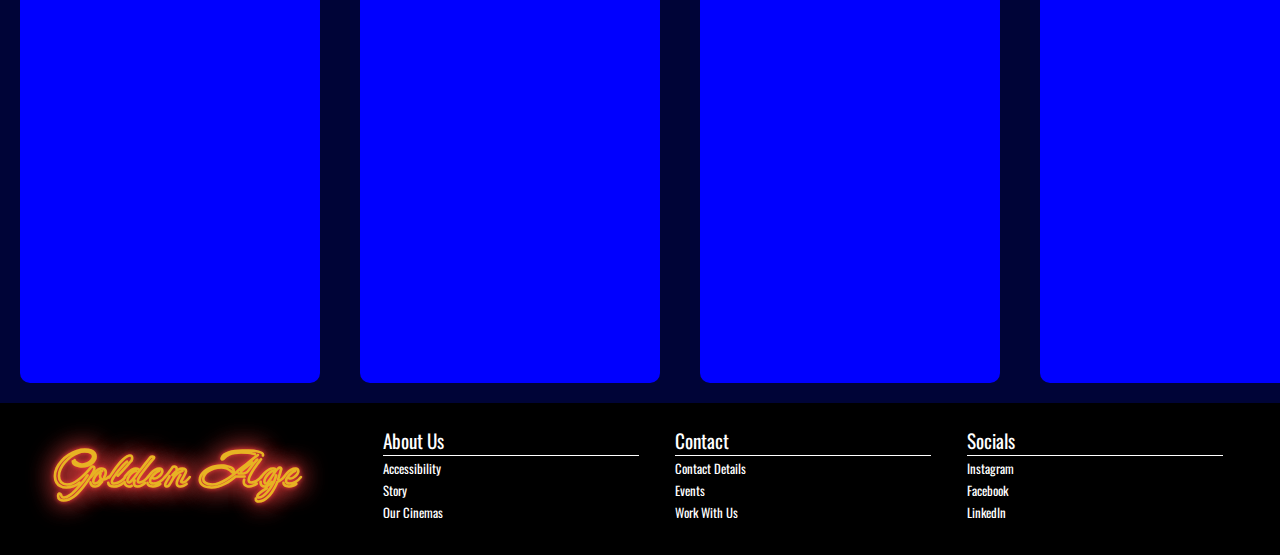
==== commit a04c6184: "A little of everything" ====
--- a/index.html
+++ b/index.html
@@ -6,8 +6,14 @@
     <title>Golden Age</title>
     <link rel="stylesheet" href="style.css" />
     <link rel="stylesheet" href="design.css" />
+    <link rel="stylesheet" href="header.css" />
+    <link rel="stylesheet" href="hero.css" />
+    <link rel="stylesheet" href="main.css" />
+
+
     <link rel="stylesheet" href="footer.css" />
-    <link rel="icon" type="image/x-icon" href="/favicon/favicon.ico">
+
+
 
   </head>
   <body>
@@ -33,52 +39,18 @@
       <h2 class="movies-h2">Now showing</h2>
       <div class="movies">
         <a href="moviesite.html">
-          <div class="movie"><img src="images/lalaland.jpg" alt="Bild på LaLa Land"></div>
+          <div class="movie"><img src="images/the_artist.jpg" alt="Bild på LaLa Land"></div>
         </a>
 
-        <div class="movie"><img src="images/the_artist.jpg" alt="Beskrivning av bilden"></div>
-        <div class="movie"><img src="images/moulinrouge.jpg" alt="Beskrivning av bilden"></div>
-        <div class="movie"><img src="images/casablanca.jpg" alt="Beskrivning av bilden"></div>
-        <div class="movie"><img src="images/vertigo.jpg" alt="" ></div>
-        <div class="movie"><img src="images/titanic.jpg" alt="Beskrivning av bilden"></div>
-        <div class="movie"><img src="images/shawshank.jpg" alt="Beskrivning av bilden"></div>
-        <div class="movie"><img src="images/schindlers_list.jpg" alt="Beskrivning av bilden"></div>
-        
+        <div class="movie"><img src="images/lalaland.jpg" alt="Beskrivning av bilden"></div>
+        <div class="movie"></div>
+        <div class="movie"></div>
+        <div class="movie"></div>
+        <div class="movie"></div>
+        <div class="movie"></div>
+        <div class="movie"></div>
       </div>
-
-      <h2 class="upcoming-movies-h2">Upcoming</h2>
-      <div class="upcoming-movies">
-        <div class="upcoming-movie"><img src="images/jurassic-park.jpg" alt="Beskrivning av bilden"></div>
-        <div class="upcoming-movie"><img src="images/amelie.jpg" alt="Beskrivning av bilden"></div>
-        <div class="upcoming-movie"><img src="images/taxi-driver.webp" alt="Beskrivning av bilden"></div>
-      </div>
-
-      <section class="newsletter-signup">
-        <div class="newsletter-content">
-          <h2>Become a Golden Age Member</h2>
-          <p>
-            Unlock exclusive perks with every visit to the movies.</p> 
-            <p>As a Golden Age Member, you'll enjoy:</p>
-          </p>
-          <ul>
-            <li> Exclusive discounts on movie tickets</li>
-            <li> Bonus points with every purchase</li>
-            <li> Special offers and sneak previews</li>
-          </ul>
-          <p>
-            Sign up today and start experiencing the benefits of timeless cinema like never before.
-          </p>
-          <form action="subscribe.php" method="POST" class="newsletter-form">
-            <input
-              type="email"
-              name="email"
-              placeholder="Enter your email address..."
-              required
-            />
-            <button type="submit" class="signup-button">Join Now</button>
-          </form>
-        </div>
-      </section>
+    </main>
 
     <footer>   
         <div class="logo-footer"><b>Golden Age</b></div>
--- a/style.css
+++ b/style.css
@@ -16,81 +16,6 @@
   font-family: "Oswald", sans-serif;
   font-weight: 400;
   font-style: normal;
-}
-
-header {
-  height: 20vh;
-  background-color: #000000;
-  display: flex;
-  justify-content: space-between;
-  box-shadow: 0 4px 6px rgba(0, 0, 0, 0.1);
-margin: 0 3rem;
-  align-items: center;
-}
-
-nav {
-  margin: 4rem 2rem;
-  display: flex;
-  gap: 2rem;
-}
-
-nav p {
-  font-size: 2.5rem;
-  font-family: "Oswald", sans-serif;
-  font-optical-sizing: auto;
-  font-weight: 400;
-  font-style: normal;
-}
-
-nav p:hover {
-  text-decoration: underline;
-}
-
-p {
-  color: white;
-}
-
-/* Logo */
-.logo {
-  margin-left: 1rem;
-}
-
-.logo b {
-  font-family: "Neonderthaw";
-  font-style: normal;
-  font-size: 4rem; 
-  color: #e7b323;
-  text-shadow: 0 0 0.5em #ff4444, 0 0 0.5em #ff4444, 0 0 0.1em #ff4444,
-    0 10px 2px #000;
-}
-
-
-/* Tablet */
-@media only screen and (min-width: 750px) {
-  .logo {
-    margin-top: 2.5rem;
-    margin-left: 4rem; 
-  }
-
-  .logo b {
-    font-size: 6rem; 
-    text-shadow: 0 0 0.5em #ff4444, 0 0 0.5em #ff4444, 0 0 0.1em #ff4444,
-      0 12px 3px #000; 
-  }
-}
-
-/* Desktop */
-@media only screen and (min-width: 992px) {
-  .logo {
-    margin-top: 3rem;
-    margin-left: 5rem;
-  }
-
-  .logo b {
-    font-size: 7rem; 
-    text-shadow: 0 0 0.5em #ff4444, 0 0 0.5em #ff4444, 0 0 0.1em #ff4444,
-      0 15px 3px #000; 
-  }
 }
 
 /* Curtains */
@@ -129,299 +54,8 @@
   transform: translateX(100%);
 }
 
-/* Hero */
-.hero {
-  width: 100%;
-  display: flex;
-  justify-content: flex-end;
-  align-items: center;
-  text-align: center;
-  color: white;
-  background-image: url("images/hero-img.jpg");
-  background-size: cover;
-  background-position: center;
-  background-repeat: no-repeat;
-  background-attachment: fixed;
-  padding: 1rem;
-}
-
-.hero-content {
-  margin-left: auto;
-  margin-bottom: 2rem; 
-  align-items: center; 
-  display: flex;
-  flex-direction: column;
-  width: 60%;
-}
-
-.hero h2 {
-  color: #fff;
-  text-shadow: 0px 4px 4px rgba(0, 0, 0, 0.25);
-  font-family: "Oswald", sans-serif;
-  font-style: normal;
-  font-weight: 500;
-  text-transform: uppercase;
-  font-size: 4rem;
-  line-height: 1.2; 
-}
-
-.hero p {
-  font-size: 1.6rem; 
-  color: #fff;
-  text-shadow: 0px 4px 4px rgba(0, 0, 0, 0.25);
-  font-family: "Oswald", sans-serif;
-  font-style: normal;
-  font-weight: 400;
-  line-height: normal;
-}
-
-.book-tickets {
-  background: linear-gradient(90deg, #d4af37, #f8e473);
-  color: #000;
-  font-family: "Oswald", sans-serif;
-  font-size: 1.2rem;
-  font-weight: bold;
-  width: 40%;
-  padding: 10px 20px;
-  border: 2px solid #d4af37;
-  border-radius: 5px;
-  cursor: pointer;
-  text-transform: uppercase;
-  transition: all 0.3s ease-in-out;
-  box-shadow: 0 4px 6px rgba(0, 0, 0, 0.2);
-}
-
-.book-tickets:hover {
-  background: linear-gradient(90deg, #f8e473, #d4af37);
-  color: #fff;
-  transform: translateY(-2px);
-  box-shadow: 0 6px 8px rgba(0, 0, 0, 0.3);
-}
-
-.book-tickets:active {
-  transform: translateY(0);
-  box-shadow: 0 4px 6px rgba(0, 0, 0, 0.2);
-}
-
-/* Tablet */
-@media only screen and (min-width: 750px) {
-  .hero {
-    height: 70vh; 
-  }
-
-  .hero-content {
-    width: 60%; 
-    margin-right: 10rem; 
-  }
-
-  .hero h2 {
-    font-size: 5rem; 
-  }
-
-  .hero p {
-    font-size: 1.8rem; 
-  }
-
-  .book-tickets {
-    margin-left: auto;
-    width: 20%;
-  }
-}
-
-/* Desktop */
-@media only screen and (min-width: 992px) {
-  .hero {
-    height: 80vh; 
-  }
-
-  .hero-content {
-    width: 40%; 
-    margin-right: 15rem;
-  }
-
-  .hero h2 {
-    font-size: 7rem; 
-  }
-
-  .hero p {
-    font-size: 2rem; 
-  }
-
-  .book-tickets {
-    margin-left: auto;
-    width: 20%;
-  }
-}
 
 
-/* Main */
 
-main {
-  background-color: var(--dark-purple);
-  width: 100%;
-}
-.movies-h2 {
-  margin-top: 0;
-  padding-top: 5rem;
-  margin-left: 6.8rem;
-  color: var(--white);
-}
 
-.movies {
-  display: grid;
-  grid-template-columns: 1fr;
-  justify-items: center;
-}
 
-/* Tablet */
-@media only screen and (min-width: 750px) {
-  .movies {
-    display: grid;
-    grid-template-columns: repeat(2, 1fr);
-    justify-items: center;
-  }
-}
-
-/* Desktop */
-@media only screen and (min-width: 992px) {
-  .movies {
-    display: grid;
-    grid-template-columns: repeat(4, 1fr);
-    justify-items: center;
-  }
-}
-
-.movie {
-  background-color: blue;
-  width: 30rem;
-  height: 44rem;
-  margin: 2rem;
-  border-radius: 10px;
-}
-
-img {
-  width: 100%;
-  height: auto;
-}
-
-img:hover {
-  box-shadow: 10px 10px 20px rgba(0, 0, 0, 0.8);
-  transform: translate(0, -5px);
-}
-
-.upcoming-movies {
-  display: grid;
-  grid-template-columns: 1fr;
-  justify-items: center;
-margin: 2.5rem;
-gap: 1.5rem;
-}
-
-.upcoming-movies-h2 {
-  margin-top: 0;
-  padding-top: 5rem;
-  margin-left: 6.8rem;
-  color: var(--white);
-}
-
-/* Tablet */
-@media only screen and (min-width: 750px) {
-  .upcoming-movies {
-    display: grid;
-    grid-template-columns: 1fr;
-    justify-items: center;
-  }
-}
-
-/* Desktop */
-@media only screen and (min-width: 992px) {
-  .upcoming-movies {
-    display: grid;
-    grid-template-columns: repeat(3, 1fr);
-    justify-items: center;
-  }
-}
-
-/* Newsletter */
-.newsletter-signup {
-  width: 60%;
-  padding: 2rem;
-  text-align: center;
-  margin: auto;
-  margin-top: 8rem;
-  margin-bottom: 5rem;
-  border: 2px inset #d4af37; 
-}
-
-.newsletter-content h2 {
-  font-family: "Oswald", sans-serif;
-  font-size: 4rem;
-  color: #fff;
-  margin-bottom: 2rem;
-}
-
-.newsletter-content p {
-  font-size: 2rem;
-  color: #fff;
-}
-
-.newsletter-content ul {
-  list-style: inside;
-  padding: 0;
-  margin: 20px 0;
-}
-
-.newsletter-content ul li {
-  font-size: 1.5rem;
-  font-weight: bold;
-  color: #d4af37; 
-  margin-bottom: 10px;
-  background: linear-gradient(90deg, #d4af37, #f8e473);
-  background-clip: text;
-  -webkit-text-fill-color: transparent; 
-}
-
-.newsletter-content ul li::marker {
-  content: '✓';
-}
-
-.newsletter-form {
-  margin-top: 2rem;
-  margin-bottom: 2rem;
-  display: flex;
-  flex-direction: row;
-  justify-content: center;
-  gap: 1rem;
-}
-
-.newsletter-form input[type="email"] {
-  width: 40%;
-  max-width: 400px;
-  padding: 1rem;
-  font-size: 1rem;
-  font-family: "Oswald", sans-serif;
-  border: 1px solid #ccc;
-  border-radius: 5px;
-}
-
-.newsletter-form .signup-button {
-  background: linear-gradient(90deg, #d4af37, #f8e473);
-  color: #000;
-  font-family: "Oswald", sans-serif;
-  font-size: 1.2rem;
-  font-weight: bold;
-  padding: 1rem 2rem;
-  border: 2px solid #d4af37;
-  border-radius: 5px;
-  cursor: pointer;
-  text-transform: uppercase;
-  transition: all 0.3s ease-in-out;
-  box-shadow: 0 4px 6px rgba(0, 0, 0, 0.2);
-}
-
-.newsletter-form .signup-button:hover {
-  background: linear-gradient(90deg, #f8e473, #d4af37);
-  color: #fff;
-  transform: translateY(-2px);
-  box-shadow: 0 6px 8px rgba(0, 0, 0, 0.3);
-}--- a/header.css
+++ b/header.css
@@ -0,0 +1,73 @@
+header {
+    height: 20vh;
+    background-color: #000000;
+    display: flex;
+    justify-content: space-between;
+    box-shadow: 0 4px 6px rgba(0, 0, 0, 0.1);
+  margin: 0 3rem;
+    align-items: center;
+  }
+
+  nav {
+    margin: 4rem 2rem;
+    display: flex;
+    gap: 2rem;
+  }
+
+  nav p {
+    font-size: 2.5rem;
+    font-family: "Oswald", sans-serif;
+    font-optical-sizing: auto;
+    font-weight: 400;
+    font-style: normal;
+  }
+
+  nav p:hover {
+    text-decoration: underline;
+  }
+  
+  p {
+    color: white;
+  }
+  
+  /* Logo */
+  .logo {
+    margin-left: 1rem;
+  }
+  
+  .logo b {
+    font-family: "Neonderthaw";
+    font-style: normal;
+    font-size: 4rem; 
+    color: #e7b323;
+    text-shadow: 0 0 0.5em #ff4444, 0 0 0.5em #ff4444, 0 0 0.1em #ff4444,
+      0 10px 2px #000;
+  }
+
+  /* Tablet */
+@media only screen and (min-width: 750px) {
+    .logo {
+      margin-top: 2.5rem;
+      margin-left: 4rem; 
+    }
+  
+    .logo b {
+      font-size: 6rem; 
+      text-shadow: 0 0 0.5em #ff4444, 0 0 0.5em #ff4444, 0 0 0.1em #ff4444,
+        0 12px 3px #000; 
+    }
+  }
+  
+  /* Desktop */
+  @media only screen and (min-width: 992px) {
+    .logo {
+      margin-top: 3rem;
+      margin-left: 5rem;
+    }
+  
+    .logo b {
+      font-size: 7rem; 
+      text-shadow: 0 0 0.5em #ff4444, 0 0 0.5em #ff4444, 0 0 0.1em #ff4444,
+        0 15px 3px #000; 
+    }
+  }--- a/hero.css
+++ b/hero.css
@@ -0,0 +1,124 @@
+/* Hero */
+.hero {
+    height: 60vh; 
+    width: 100%;
+    display: flex;
+    justify-content: flex-end;
+    align-items: center;
+    text-align: center;
+    color: white;
+    background-image: url("images/hero-img.jpg");
+    background-size: cover;
+    background-position: center;
+    background-repeat: no-repeat;
+    background-attachment: fixed;
+    padding: 1rem;
+  }
+  
+  .hero-content {
+    margin-left: auto;
+    margin-bottom: 2rem; 
+    align-items: center; 
+    display: flex;
+    flex-direction: column;
+    width: 60%;
+  }
+  
+  .hero h2 {
+    color: #fff;
+    text-shadow: 0px 4px 4px rgba(0, 0, 0, 0.25);
+    font-family: "Oswald", sans-serif;
+    font-style: normal;
+    font-weight: 500;
+    text-transform: uppercase;
+    font-size: 4rem;
+    line-height: 1.2; 
+  }
+  
+  .hero p {
+    font-size: 1.6rem; 
+    color: #fff;
+    text-shadow: 0px 4px 4px rgba(0, 0, 0, 0.25);
+    font-family: "Oswald", sans-serif;
+    font-style: normal;
+    font-weight: 400;
+    line-height: normal;
+  }
+  
+  .book-tickets {
+    background: linear-gradient(90deg, #d4af37, #f8e473);
+    color: #000;
+    font-family: "Oswald", sans-serif;
+    font-size: 1.2rem;
+    font-weight: bold;
+    width: 40%;
+    padding: 10px 20px;
+    border: 2px solid #d4af37;
+    border-radius: 5px;
+    cursor: pointer;
+    text-transform: uppercase;
+    transition: all 0.3s ease-in-out;
+    box-shadow: 0 4px 6px rgba(0, 0, 0, 0.2);
+  }
+  
+  .book-tickets:hover {
+    background: linear-gradient(90deg, #f8e473, #d4af37);
+    color: #fff;
+    transform: translateY(-2px);
+    box-shadow: 0 6px 8px rgba(0, 0, 0, 0.3);
+  }
+  
+  .book-tickets:active {
+    transform: translateY(0);
+    box-shadow: 0 4px 6px rgba(0, 0, 0, 0.2);
+  }
+  
+  /* Tablet */
+  @media only screen and (min-width: 750px) {
+    .hero {
+      height: 70vh; 
+    }
+  
+    .hero-content {
+      width: 60%; 
+      margin-right: 10rem; 
+    }
+  
+    .hero h2 {
+      font-size: 5rem; 
+    }
+  
+    .hero p {
+      font-size: 1.8rem; 
+    }
+  
+    .book-tickets {
+      margin-left: auto;
+      width: 20%;
+    }
+  }
+  
+  /* Desktop */
+  @media only screen and (min-width: 992px) {
+    .hero {
+      height: 80vh; 
+    }
+  
+    .hero-content {
+      width: 40%; 
+      margin-right: 15rem;
+    }
+  
+    .hero h2 {
+      font-size: 7rem; 
+    }
+  
+    .hero p {
+      font-size: 2rem; 
+    }
+  
+    .book-tickets {
+      margin-left: auto;
+      width: 20%;
+    }
+  }--- a/main.css
+++ b/main.css
@@ -0,0 +1,54 @@
+/* Main */
+
+main {
+    background-color: var(--dark-purple);
+    width: 100%;
+  }
+  .movies-h2 {
+    margin-top: 0;
+    padding-top: 5rem;
+    margin-left: 6.8rem;
+    color: var(--white);
+  }
+  
+  .movies {
+    display: grid;
+    grid-template-columns: 1fr;
+    justify-items: center;
+  }
+  
+  /* Tablet */
+  @media only screen and (min-width: 750px) {
+    .movies {
+      display: grid;
+      grid-template-columns: repeat(2, 1fr);
+      justify-items: center;
+    }
+  }
+  
+  /* Desktop */
+  @media only screen and (min-width: 992px) {
+    .movies {
+      display: grid;
+      grid-template-columns: repeat(4, 1fr);
+      justify-items: center;
+    }
+  }
+  
+  .movie {
+    background-color: blue;
+    width: 30rem;
+    height: 44rem;
+    margin: 2rem;
+    border-radius: 10px;
+  }
+  
+  img {
+    width: 100%;
+    height: auto;
+  }
+  
+  img:hover {
+    box-shadow: 10px 10px 20px rgba(0, 0, 0, 0.8);
+    transform: translate(0, -5px);
+  }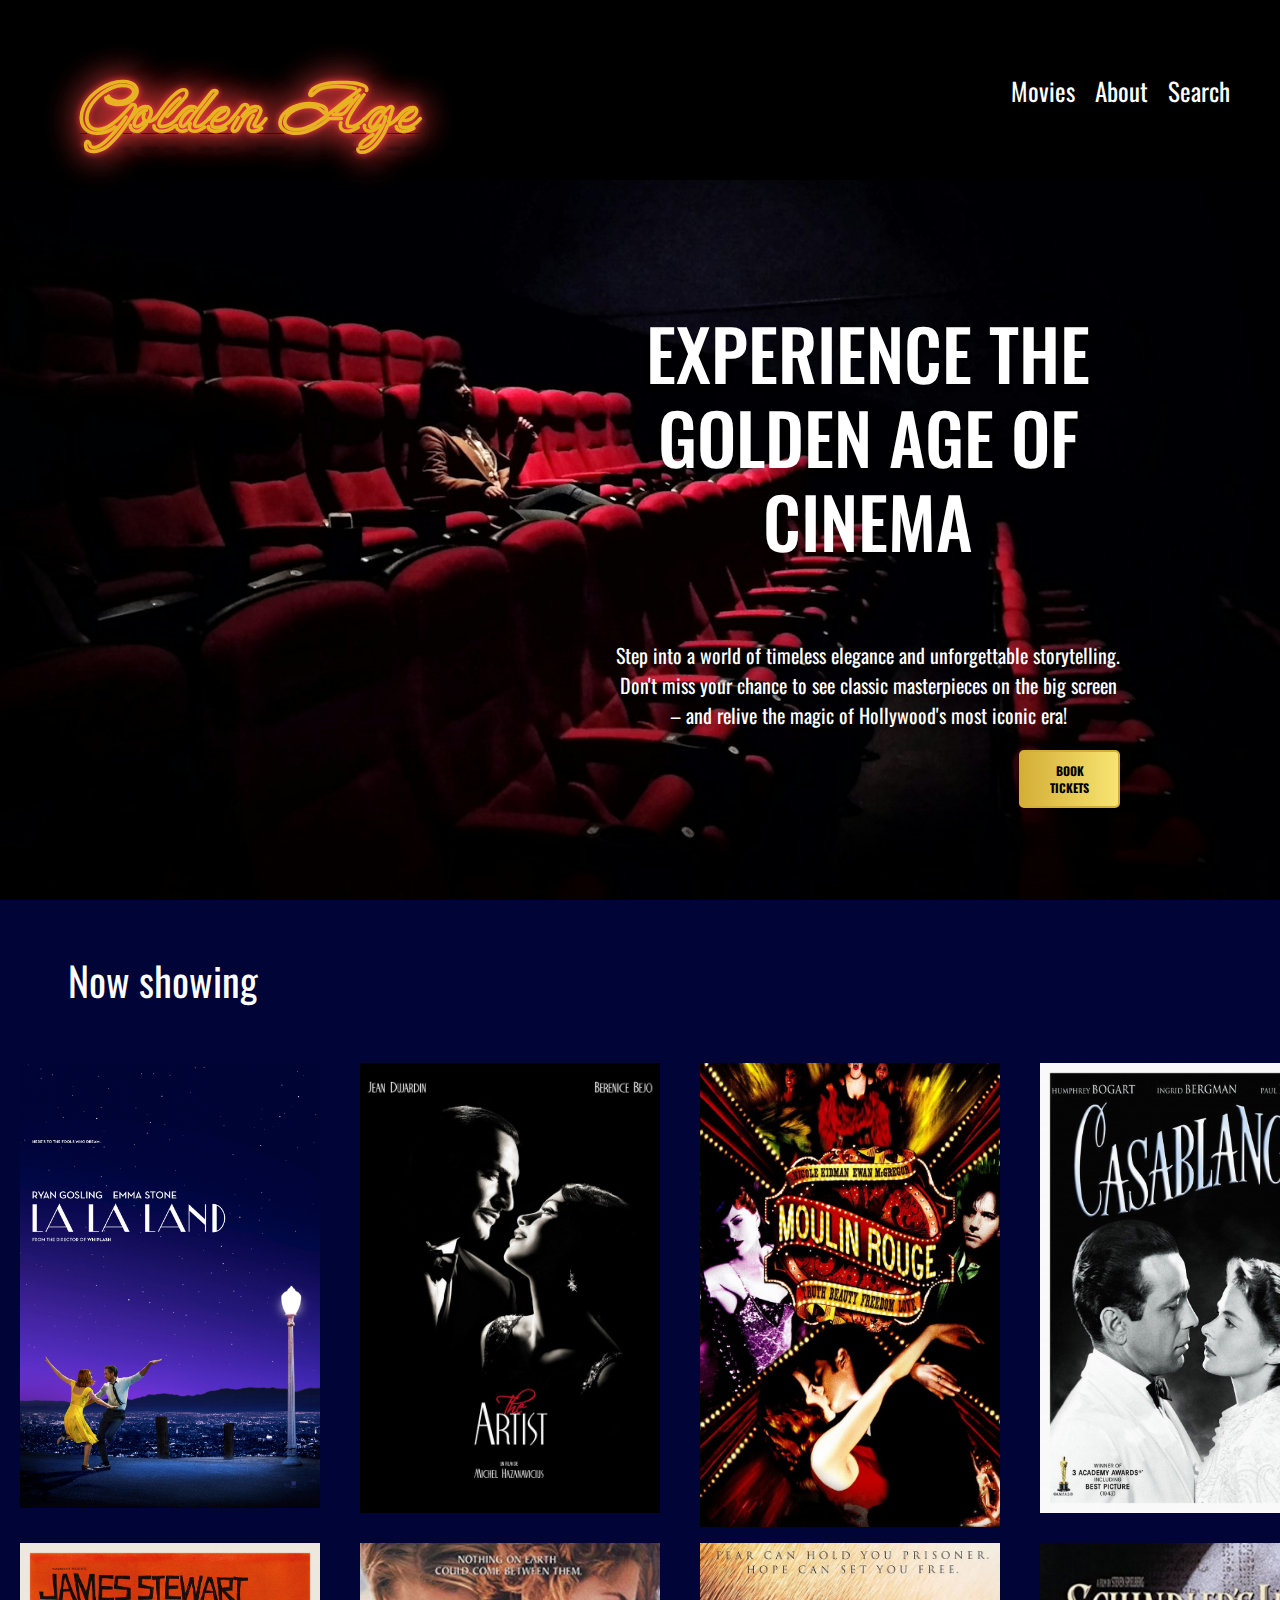
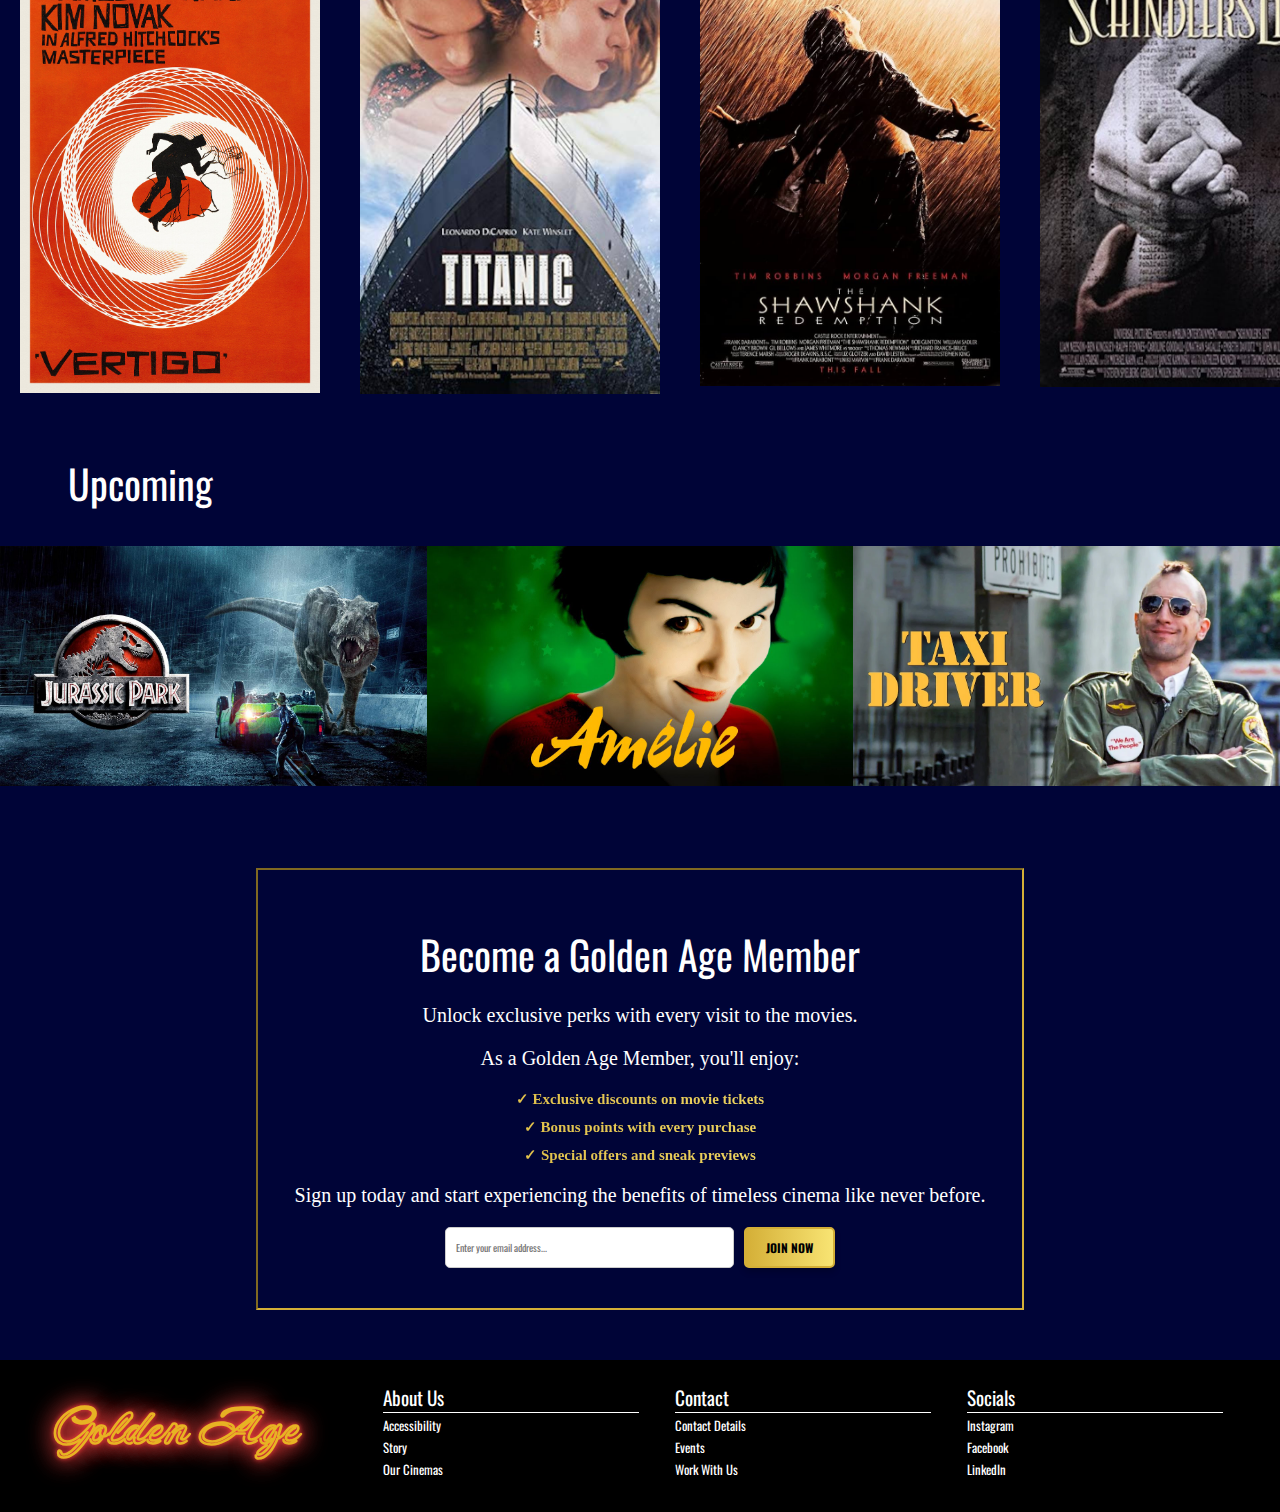
==== commit 667464bd: "A little of everything" ====
--- a/index.html
+++ b/index.html
@@ -12,6 +12,7 @@
 
 
     <link rel="stylesheet" href="footer.css" />
+    <link rel="icon" type="image/x-icon" href="/favicon/favicon.ico">
 
 
 
@@ -39,18 +40,52 @@
       <h2 class="movies-h2">Now showing</h2>
       <div class="movies">
         <a href="moviesite.html">
-          <div class="movie"><img src="images/the_artist.jpg" alt="Bild på LaLa Land"></div>
+          <div class="movie"><img src="images/lalaland.jpg" alt="Bild på LaLa Land"></div>
         </a>
 
-        <div class="movie"><img src="images/lalaland.jpg" alt="Beskrivning av bilden"></div>
-        <div class="movie"></div>
-        <div class="movie"></div>
-        <div class="movie"></div>
-        <div class="movie"></div>
-        <div class="movie"></div>
-        <div class="movie"></div>
+        <div class="movie"><img src="images/the_artist.jpg" alt="Beskrivning av bilden"></div>
+        <div class="movie"><img src="images/moulinrouge.jpg" alt="Beskrivning av bilden"></div>
+        <div class="movie"><img src="images/casablanca.jpg" alt="Beskrivning av bilden"></div>
+        <div class="movie"><img src="images/vertigo.jpg" alt="" ></div>
+        <div class="movie"><img src="images/titanic.jpg" alt="Beskrivning av bilden"></div>
+        <div class="movie"><img src="images/shawshank.jpg" alt="Beskrivning av bilden"></div>
+        <div class="movie"><img src="images/schindlers_list.jpg" alt="Beskrivning av bilden"></div>
+        
       </div>
-    </main>
+
+      <h2 class="upcoming-movies-h2">Upcoming</h2>
+      <div class="upcoming-movies">
+        <div class="upcoming-movie"><img src="images/jurassic-park.jpg" alt="Beskrivning av bilden"></div>
+        <div class="upcoming-movie"><img src="images/amelie.jpg" alt="Beskrivning av bilden"></div>
+        <div class="upcoming-movie"><img src="images/taxi-driver.webp" alt="Beskrivning av bilden"></div>
+      </div>
+
+      <section class="newsletter-signup">
+        <div class="newsletter-content">
+          <h2>Become a Golden Age Member</h2>
+          <p>
+            Unlock exclusive perks with every visit to the movies.</p> 
+            <p>As a Golden Age Member, you'll enjoy:</p>
+          </p>
+          <ul>
+            <li> Exclusive discounts on movie tickets</li>
+            <li> Bonus points with every purchase</li>
+            <li> Special offers and sneak previews</li>
+          </ul>
+          <p>
+            Sign up today and start experiencing the benefits of timeless cinema like never before.
+          </p>
+          <form action="subscribe.php" method="POST" class="newsletter-form">
+            <input
+              type="email"
+              name="email"
+              placeholder="Enter your email address..."
+              required
+            />
+            <button type="submit" class="signup-button">Join Now</button>
+          </form>
+        </div>
+      </section>
 
     <footer>   
         <div class="logo-footer"><b>Golden Age</b></div>
--- a/style.css
+++ b/style.css
@@ -54,8 +54,257 @@
   transform: translateX(100%);
 }
 
-
-
-
-
-
+<<<<<<< HEAD
+=======
+/* Hero */
+.hero {
+  width: 100%;
+  display: flex;
+  justify-content: flex-end;
+  align-items: center;
+  text-align: center;
+  color: white;
+  background-image: url("images/hero-img.jpg");
+  background-size: cover;
+  background-position: center;
+  background-repeat: no-repeat;
+  background-attachment: fixed;
+  padding: 1rem;
+}
+
+.hero-content {
+  margin-left: auto;
+  margin-bottom: 2rem; 
+  align-items: center; 
+  display: flex;
+  flex-direction: column;
+  width: 60%;
+}
+
+.hero h2 {
+  color: #fff;
+  text-shadow: 0px 4px 4px rgba(0, 0, 0, 0.25);
+  font-family: "Oswald", sans-serif;
+  font-style: normal;
+  font-weight: 500;
+  text-transform: uppercase;
+  font-size: 4rem;
+  line-height: 1.2; 
+}
+
+.hero p {
+  font-size: 1.6rem; 
+  color: #fff;
+  text-shadow: 0px 4px 4px rgba(0, 0, 0, 0.25);
+  font-family: "Oswald", sans-serif;
+  font-style: normal;
+  font-weight: 400;
+  line-height: normal;
+}
+
+.book-tickets {
+  background: linear-gradient(90deg, #d4af37, #f8e473);
+  color: #000;
+  font-family: "Oswald", sans-serif;
+  font-size: 1.2rem;
+  font-weight: bold;
+  width: 40%;
+  padding: 10px 20px;
+  border: 2px solid #d4af37;
+  border-radius: 5px;
+  cursor: pointer;
+  text-transform: uppercase;
+  transition: all 0.3s ease-in-out;
+  box-shadow: 0 4px 6px rgba(0, 0, 0, 0.2);
+}
+
+.book-tickets:hover {
+  background: linear-gradient(90deg, #f8e473, #d4af37);
+  color: #fff;
+  transform: translateY(-2px);
+  box-shadow: 0 6px 8px rgba(0, 0, 0, 0.3);
+}
+
+.book-tickets:active {
+  transform: translateY(0);
+  box-shadow: 0 4px 6px rgba(0, 0, 0, 0.2);
+}
+
+/* Tablet */
+@media only screen and (min-width: 750px) {
+  .hero {
+    height: 70vh; 
+  }
+
+  .hero-content {
+    width: 60%; 
+    margin-right: 10rem; 
+  }
+
+  .hero h2 {
+    font-size: 5rem; 
+  }
+
+  .hero p {
+    font-size: 1.8rem; 
+  }
+
+  .book-tickets {
+    margin-left: auto;
+    width: 20%;
+  }
+}
+
+/* Desktop */
+@media only screen and (min-width: 992px) {
+  .hero {
+    height: 80vh; 
+  }
+
+  .hero-content {
+    width: 40%; 
+    margin-right: 15rem;
+  }
+
+  .hero h2 {
+    font-size: 7rem; 
+  }
+
+  .hero p {
+    font-size: 2rem; 
+  }
+
+  .book-tickets {
+    margin-left: auto;
+    width: 20%;
+  }
+}
+>>>>>>> refs/remotes/origin/main
+
+
+
+
+
+.upcoming-movies {
+  display: grid;
+  grid-template-columns: 1fr;
+  justify-items: center;
+margin: 2.5rem;
+gap: 1.5rem;
+}
+
+.upcoming-movies-h2 {
+  margin-top: 0;
+  padding-top: 5rem;
+  margin-left: 6.8rem;
+  color: var(--white);
+}
+
+/* Tablet */
+@media only screen and (min-width: 750px) {
+  .upcoming-movies {
+    display: grid;
+    grid-template-columns: 1fr;
+    justify-items: center;
+  }
+}
+
+/* Desktop */
+@media only screen and (min-width: 992px) {
+  .upcoming-movies {
+    display: grid;
+    grid-template-columns: repeat(3, 1fr);
+    justify-items: center;
+  }
+}
+
+/* Newsletter */
+.newsletter-signup {
+  width: 80%;
+  padding: 2rem;
+  text-align: center;
+  margin: auto;
+  margin-top: 8rem;
+  margin-bottom: 5rem;
+  border: 2px inset #d4af37; 
+}
+
+.newsletter-content h2 {
+  font-family: "Oswald", sans-serif;
+  font-size: 4rem;
+  color: #fff;
+  margin-bottom: 2rem;
+}
+
+.newsletter-content p {
+  font-size: 2rem;
+  color: #fff;
+}
+
+.newsletter-content ul {
+  list-style: inside;
+  padding: 0;
+  margin: 20px 0;
+}
+
+.newsletter-content ul li {
+  font-size: 1.5rem;
+  font-weight: bold;
+  color: #d4af37; 
+  margin-bottom: 10px;
+  background: linear-gradient(90deg, #d4af37, #f8e473);
+  background-clip: text;
+  -webkit-text-fill-color: transparent; 
+}
+
+.newsletter-content ul li::marker {
+  content: '✓';
+}
+
+.newsletter-form {
+  margin-top: 2rem;
+  margin-bottom: 2rem;
+  display: flex;
+  flex-direction: row;
+  justify-content: center;
+  gap: 1rem;
+}
+
+.newsletter-form input[type="email"] {
+  width: 40%;
+  max-width: 400px;
+  padding: 1rem;
+  font-size: 1rem;
+  font-family: "Oswald", sans-serif;
+  border: 1px solid #ccc;
+  border-radius: 5px;
+}
+
+.newsletter-form .signup-button {
+  background: linear-gradient(90deg, #d4af37, #f8e473);
+  color: #000;
+  font-family: "Oswald", sans-serif;
+  font-size: 1.2rem;
+  font-weight: bold;
+  padding: 1rem 2rem;
+  border: 2px solid #d4af37;
+  border-radius: 5px;
+  cursor: pointer;
+  text-transform: uppercase;
+  transition: all 0.3s ease-in-out;
+  box-shadow: 0 4px 6px rgba(0, 0, 0, 0.2);
+}
+
+.newsletter-form .signup-button:hover {
+  background: linear-gradient(90deg, #f8e473, #d4af37);
+  color: #fff;
+  transform: translateY(-2px);
+  box-shadow: 0 6px 8px rgba(0, 0, 0, 0.3);
+}
+
+/* Desktop */
+@media only screen and (min-width: 992px) {
+.newsletter-signup {
+  width: 60%;
+}
+}